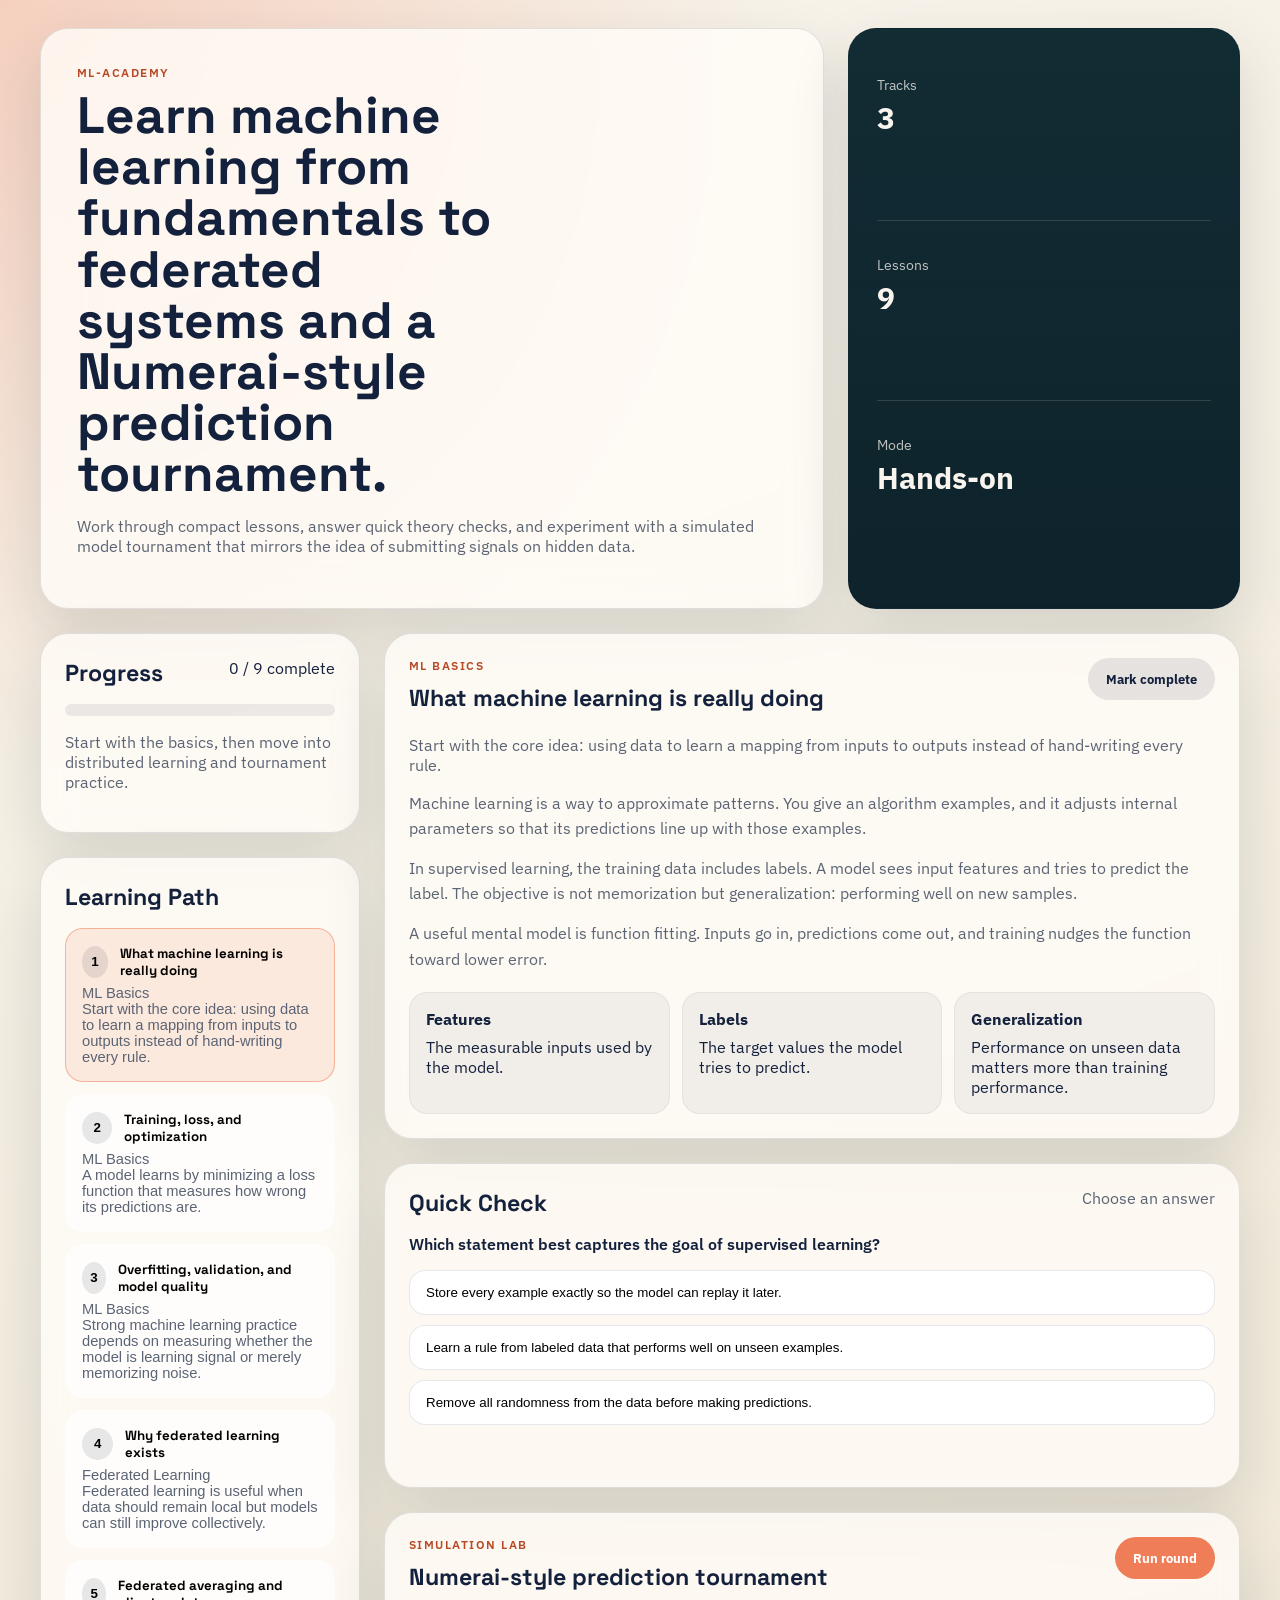
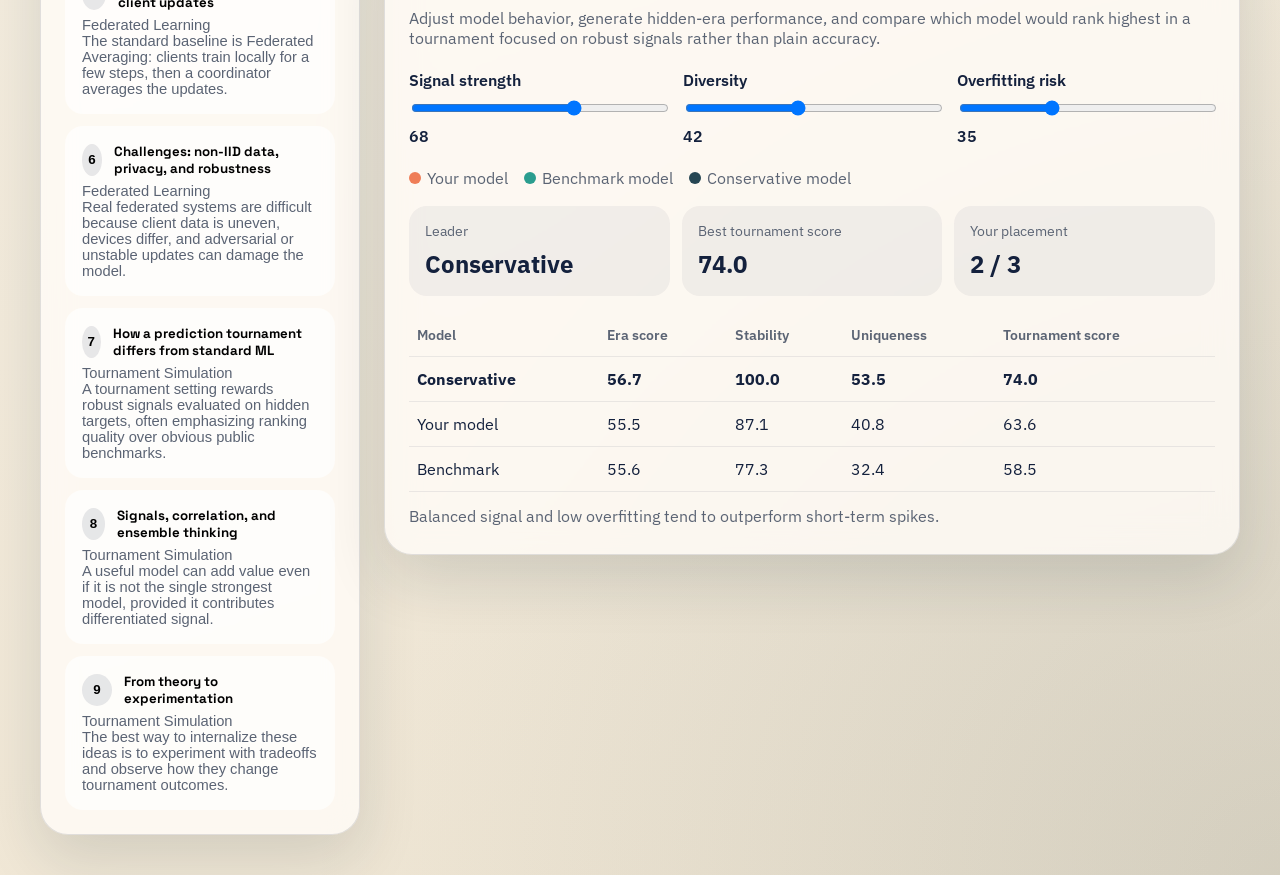
==== index.html @ 99dbf6ac "Initial ml-academy app" ====
<!DOCTYPE html>
<html lang="en">
<head>
  <meta charset="UTF-8">
  <meta name="viewport" content="width=device-width, initial-scale=1.0">
  <title>ml-academy: ML, Federated Learning, and Tournament Simulation</title>
  <link rel="preconnect" href="https://fonts.googleapis.com">
  <link rel="preconnect" href="https://fonts.gstatic.com" crossorigin>
  <link href="https://fonts.googleapis.com/css2?family=Space+Grotesk:wght@400;500;700&family=IBM+Plex+Sans:wght@400;500;600&display=swap" rel="stylesheet">
  <link rel="stylesheet" href="styles.css">
</head>
<body>
  <div class="page-shell">
    <header class="hero">
      <div class="hero-copy">
        <p class="eyebrow">ml-academy</p>
        <h1>Learn machine learning from fundamentals to federated systems and a Numerai-style prediction tournament.</h1>
        <p class="hero-text">
          Work through compact lessons, answer quick theory checks, and experiment with a simulated model tournament that mirrors the idea of submitting signals on hidden data.
        </p>
      </div>
      <div class="hero-card">
        <div class="hero-stat">
          <span class="stat-label">Tracks</span>
          <strong>3</strong>
        </div>
        <div class="hero-stat">
          <span class="stat-label">Lessons</span>
          <strong>9</strong>
        </div>
        <div class="hero-stat">
          <span class="stat-label">Mode</span>
          <strong>Hands-on</strong>
        </div>
      </div>
    </header>

    <main class="content-grid">
      <aside class="sidebar">
        <section class="panel progress-panel">
          <div class="panel-heading">
            <h2>Progress</h2>
            <span id="progressBadge">0 / 9 complete</span>
          </div>
          <div class="progress-bar" aria-hidden="true">
            <div id="progressFill" class="progress-fill"></div>
          </div>
          <p id="progressText" class="muted">Start with the basics, then move into distributed learning and tournament practice.</p>
        </section>

        <section class="panel">
          <div class="panel-heading">
            <h2>Learning Path</h2>
          </div>
          <nav id="moduleNav" class="module-nav" aria-label="Learning modules"></nav>
        </section>
      </aside>

      <section class="main-column">
        <section class="panel lesson-panel">
          <div class="panel-heading">
            <div>
              <p id="lessonTag" class="eyebrow"></p>
              <h2 id="lessonTitle">Loading…</h2>
            </div>
            <button id="markCompleteButton" class="button secondary" type="button">Mark complete</button>
          </div>
          <p id="lessonSummary" class="lesson-summary"></p>
          <div id="lessonContent" class="lesson-content"></div>
          <div id="keyPoints" class="key-points"></div>
        </section>

        <section class="panel quiz-panel">
          <div class="panel-heading">
            <h2>Quick Check</h2>
            <span id="quizStatus" class="muted">Choose an answer</span>
          </div>
          <div id="quizQuestion" class="quiz-question"></div>
          <div id="quizOptions" class="quiz-options"></div>
          <div id="quizFeedback" class="quiz-feedback" aria-live="polite"></div>
        </section>

        <section class="panel simulator-panel">
          <div class="panel-heading">
            <div>
              <p class="eyebrow">Simulation lab</p>
              <h2>Numerai-style prediction tournament</h2>
            </div>
            <button id="runSimulationButton" class="button" type="button">Run round</button>
          </div>
          <p class="lesson-summary">
            Adjust model behavior, generate hidden-era performance, and compare which model would rank highest in a tournament focused on robust signals rather than plain accuracy.
          </p>

          <div class="sim-controls">
            <label>
              Signal strength
              <input id="signalStrength" type="range" min="20" max="95" value="68">
              <span id="signalStrengthValue">68</span>
            </label>
            <label>
              Diversity
              <input id="diversity" type="range" min="5" max="90" value="42">
              <span id="diversityValue">42</span>
            </label>
            <label>
              Overfitting risk
              <input id="overfittingRisk" type="range" min="0" max="100" value="35">
              <span id="overfittingRiskValue">35</span>
            </label>
          </div>

          <div class="sim-legend">
            <div><span class="swatch alpha"></span>Your model</div>
            <div><span class="swatch beta"></span>Benchmark model</div>
            <div><span class="swatch gamma"></span>Conservative model</div>
          </div>

          <div id="simulationMetrics" class="metrics-grid"></div>
          <div id="simulationTable" class="simulation-table"></div>
          <div id="simulationInsight" class="quiz-feedback neutral"></div>
        </section>
      </section>
    </main>
  </div>

  <script src="app.js"></script>
</body>
</html>
---- styles.css ----
:root {
  --bg: #f5efe4;
  --bg-panel: rgba(255, 252, 247, 0.82);
  --bg-strong: #122c34;
  --text: #14213d;
  --muted: #5b6474;
  --line: rgba(20, 33, 61, 0.12);
  --accent: #ef7d57;
  --accent-deep: #b74926;
  --accent-soft: rgba(239, 125, 87, 0.14);
  --success: #1d6f42;
  --warn: #8d5b16;
  --shadow: 0 24px 60px rgba(18, 44, 52, 0.14);
}

* {
  box-sizing: border-box;
}

body {
  margin: 0;
  min-height: 100vh;
  font-family: "IBM Plex Sans", sans-serif;
  color: var(--text);
  background:
    radial-gradient(circle at top left, rgba(239, 125, 87, 0.3), transparent 28%),
    radial-gradient(circle at bottom right, rgba(18, 44, 52, 0.12), transparent 35%),
    linear-gradient(160deg, #f8f4ec 0%, #efe5d2 100%);
}

.page-shell {
  width: min(1200px, calc(100% - 32px));
  margin: 0 auto;
  padding: 28px 0 40px;
}

.hero {
  display: grid;
  grid-template-columns: 2fr 1fr;
  gap: 24px;
  align-items: stretch;
  margin-bottom: 24px;
}

.hero-copy,
.hero-card,
.panel {
  border: 1px solid var(--line);
  background: var(--bg-panel);
  backdrop-filter: blur(16px);
  box-shadow: var(--shadow);
  border-radius: 28px;
}

.hero-copy {
  padding: 36px;
}

.hero-card {
  display: grid;
  grid-template-columns: 1fr;
  gap: 16px;
  padding: 28px;
  background:
    linear-gradient(180deg, rgba(18, 44, 52, 0.96), rgba(14, 34, 42, 0.92)),
    var(--bg-strong);
  color: #f9f4ee;
}

.hero h1,
.panel h2,
.module-button strong {
  font-family: "Space Grotesk", sans-serif;
}

.hero h1 {
  font-size: clamp(2rem, 4vw, 3.7rem);
  line-height: 1;
  margin: 0 0 14px;
  max-width: 14ch;
}

.hero-text,
.lesson-summary,
.lesson-content p,
.quiz-feedback,
.muted {
  color: var(--muted);
}

.eyebrow {
  margin: 0 0 10px;
  text-transform: uppercase;
  letter-spacing: 0.12em;
  font-size: 0.76rem;
  font-weight: 600;
  color: var(--accent-deep);
}

.hero-stat {
  padding: 18px 0;
  border-bottom: 1px solid rgba(249, 244, 238, 0.14);
}

.hero-stat:last-child {
  border-bottom: 0;
}

.stat-label {
  display: block;
  font-size: 0.9rem;
  color: rgba(249, 244, 238, 0.76);
  margin-bottom: 4px;
}

.hero-stat strong {
  font-size: 1.9rem;
}

.content-grid {
  display: grid;
  grid-template-columns: 320px 1fr;
  gap: 24px;
}

.sidebar,
.main-column {
  display: grid;
  gap: 24px;
  align-content: start;
}

.panel {
  padding: 24px;
}

.panel-heading {
  display: flex;
  justify-content: space-between;
  align-items: start;
  gap: 16px;
  margin-bottom: 16px;
}

.panel-heading h2 {
  margin: 0;
  font-size: 1.45rem;
}

.progress-bar {
  height: 12px;
  border-radius: 999px;
  background: rgba(20, 33, 61, 0.08);
  overflow: hidden;
  margin-bottom: 12px;
}

.progress-fill {
  height: 100%;
  width: 0;
  background: linear-gradient(90deg, var(--accent) 0%, #f4b860 100%);
  transition: width 220ms ease;
}

.module-nav {
  display: grid;
  gap: 12px;
}

.module-button {
  width: 100%;
  text-align: left;
  border: 1px solid transparent;
  background: rgba(255, 255, 255, 0.62);
  border-radius: 18px;
  padding: 16px;
  cursor: pointer;
  transition: transform 180ms ease, border-color 180ms ease, background 180ms ease;
}

.module-button:hover,
.module-button:focus-visible {
  transform: translateY(-2px);
  border-color: rgba(239, 125, 87, 0.4);
  outline: none;
}

.module-button.active {
  background: var(--accent-soft);
  border-color: rgba(239, 125, 87, 0.5);
}

.module-button.complete .module-index {
  background: var(--success);
  color: #fff;
}

.module-header {
  display: flex;
  align-items: center;
  gap: 12px;
  margin-bottom: 6px;
}

.module-index {
  width: 32px;
  height: 32px;
  border-radius: 50%;
  display: inline-flex;
  align-items: center;
  justify-content: center;
  background: rgba(20, 33, 61, 0.1);
  font-weight: 700;
}

.module-track,
.module-description {
  display: block;
  color: var(--muted);
  font-size: 0.92rem;
}

.lesson-panel h2 {
  margin-bottom: 6px;
}

.lesson-content {
  display: grid;
  gap: 14px;
  margin-bottom: 20px;
}

.lesson-content p {
  margin: 0;
  line-height: 1.6;
}

.key-points {
  display: grid;
  grid-template-columns: repeat(auto-fit, minmax(190px, 1fr));
  gap: 12px;
}

.key-point {
  padding: 16px;
  border-radius: 18px;
  background: rgba(20, 33, 61, 0.05);
  border: 1px solid rgba(20, 33, 61, 0.06);
}

.key-point strong {
  display: block;
  margin-bottom: 8px;
}

.quiz-question {
  font-weight: 600;
  margin-bottom: 16px;
}

.quiz-options {
  display: grid;
  gap: 10px;
}

.quiz-option {
  border: 1px solid rgba(20, 33, 61, 0.1);
  background: #fff;
  border-radius: 16px;
  padding: 14px 16px;
  text-align: left;
  cursor: pointer;
  transition: border-color 180ms ease, transform 180ms ease, background 180ms ease;
}

.quiz-option:hover,
.quiz-option:focus-visible {
  transform: translateY(-1px);
  border-color: rgba(239, 125, 87, 0.45);
  outline: none;
}

.quiz-option.correct {
  border-color: rgba(29, 111, 66, 0.4);
  background: rgba(29, 111, 66, 0.1);
}

.quiz-option.incorrect {
  border-color: rgba(183, 73, 38, 0.38);
  background: rgba(183, 73, 38, 0.1);
}

.quiz-feedback {
  min-height: 24px;
  margin-top: 14px;
}

.quiz-feedback.correct {
  color: var(--success);
}

.quiz-feedback.incorrect {
  color: var(--accent-deep);
}

.quiz-feedback.neutral {
  color: var(--muted);
}

.button {
  border: 0;
  border-radius: 999px;
  padding: 12px 18px;
  background: var(--accent);
  color: #fff;
  font-weight: 700;
  font-family: "IBM Plex Sans", sans-serif;
  cursor: pointer;
}

.button.secondary {
  background: rgba(20, 33, 61, 0.1);
  color: var(--text);
}

.button:hover,
.button:focus-visible {
  filter: brightness(0.98);
  outline: none;
}

.sim-controls {
  display: grid;
  grid-template-columns: repeat(3, 1fr);
  gap: 16px;
  margin: 22px 0;
}

.sim-controls label {
  display: grid;
  gap: 8px;
  font-weight: 600;
}

.sim-controls input[type="range"] {
  width: 100%;
}

.sim-legend {
  display: flex;
  flex-wrap: wrap;
  gap: 16px;
  color: var(--muted);
  margin-bottom: 18px;
}

.swatch {
  width: 12px;
  height: 12px;
  display: inline-block;
  border-radius: 999px;
  margin-right: 6px;
}

.swatch.alpha { background: #ef7d57; }
.swatch.beta { background: #2a9d8f; }
.swatch.gamma { background: #264653; }

.metrics-grid {
  display: grid;
  grid-template-columns: repeat(3, 1fr);
  gap: 12px;
  margin-bottom: 18px;
}

.metric-card {
  padding: 16px;
  border-radius: 18px;
  background: rgba(20, 33, 61, 0.05);
}

.metric-card span {
  display: block;
  color: var(--muted);
  font-size: 0.88rem;
  margin-bottom: 8px;
}

.metric-card strong {
  font-size: 1.5rem;
}

.simulation-table {
  overflow-x: auto;
}

table {
  width: 100%;
  border-collapse: collapse;
}

th,
td {
  padding: 12px 8px;
  border-bottom: 1px solid rgba(20, 33, 61, 0.08);
  text-align: left;
}

th {
  color: var(--muted);
  font-size: 0.88rem;
  font-weight: 600;
}

tr:first-child td {
  font-weight: 700;
}

@media (max-width: 960px) {
  .hero,
  .content-grid {
    grid-template-columns: 1fr;
  }

  .sim-controls,
  .metrics-grid {
    grid-template-columns: 1fr;
  }
}
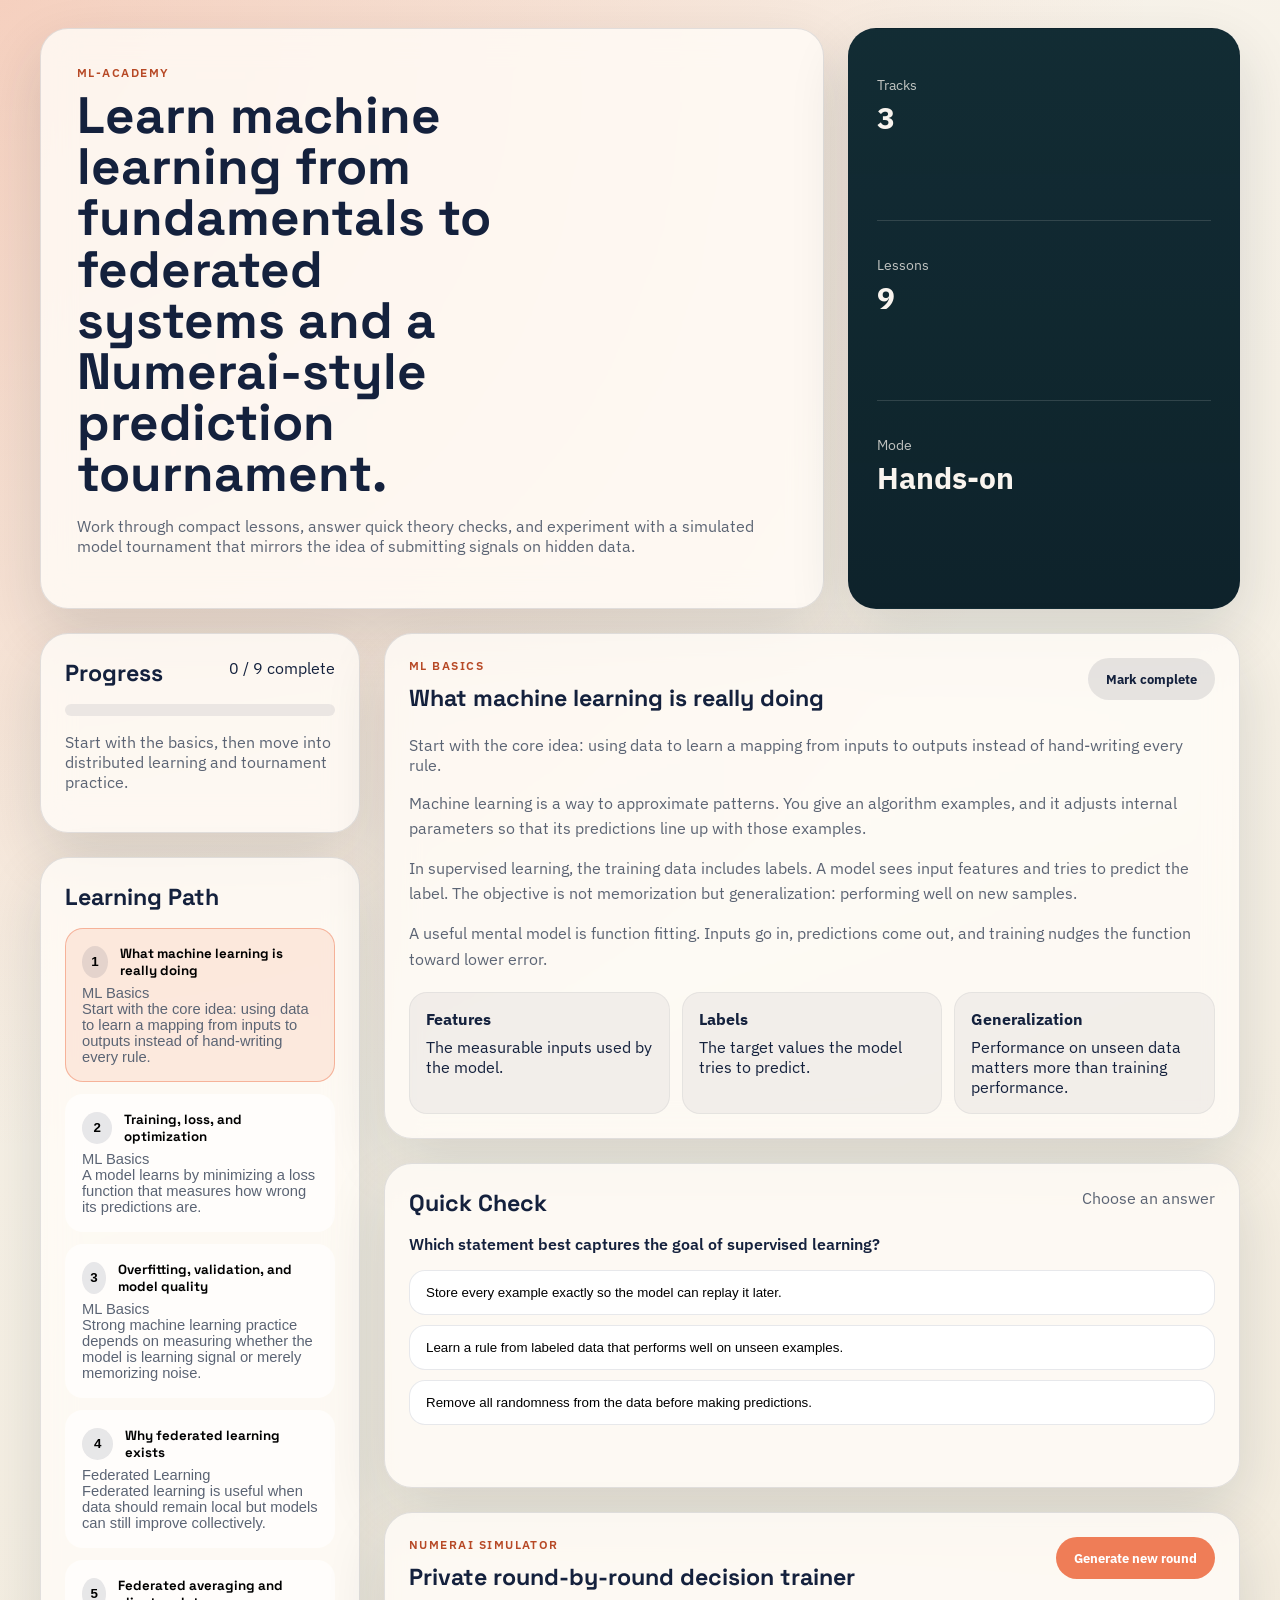
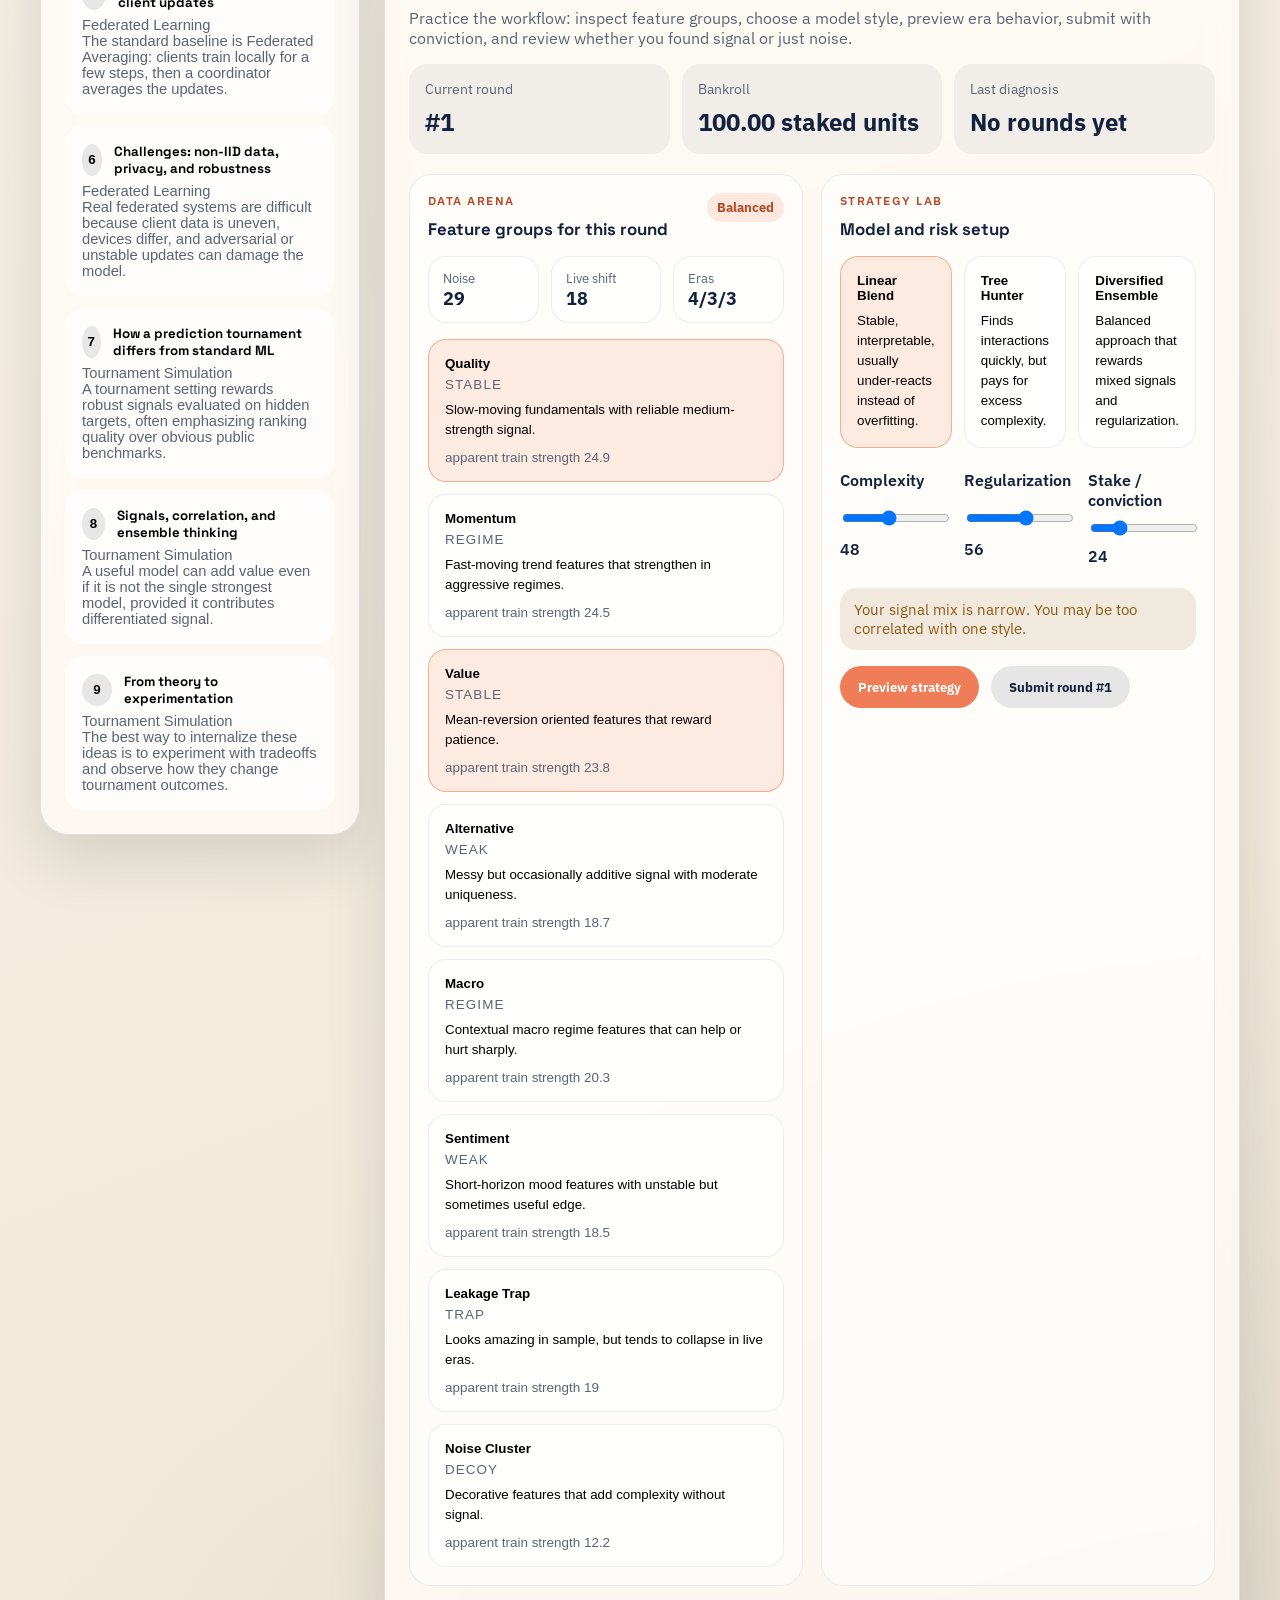
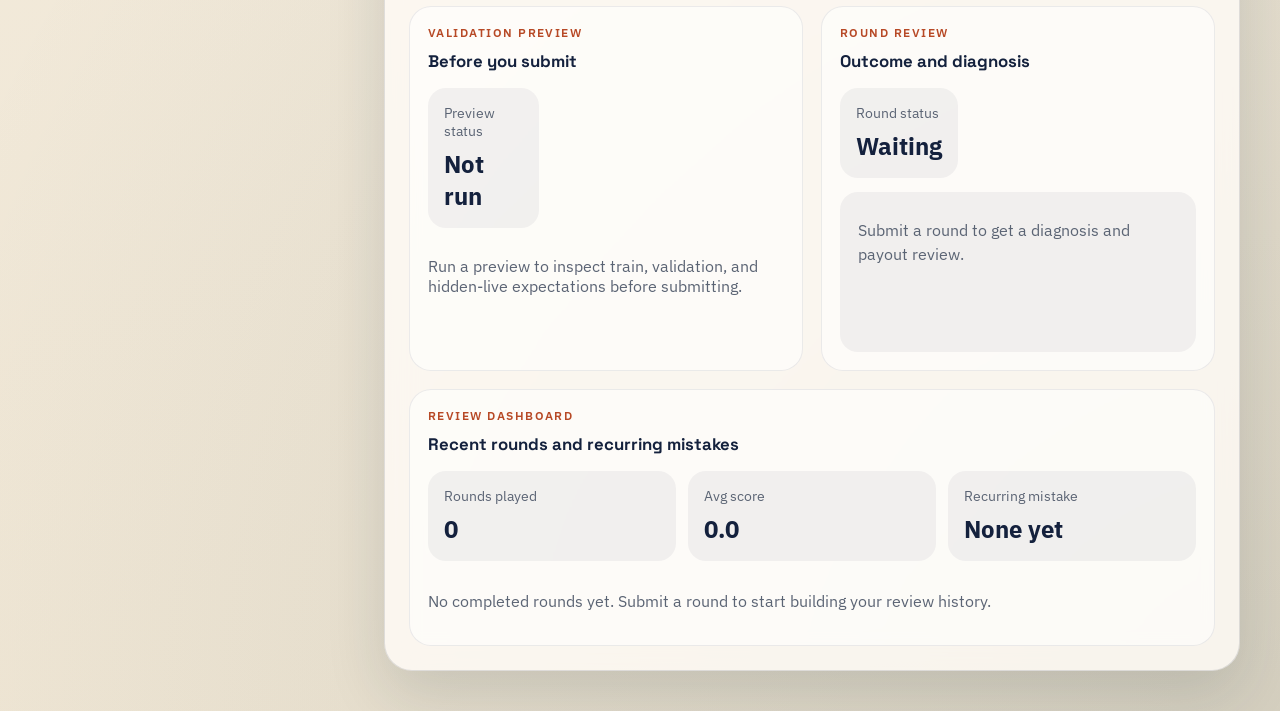
==== commit 58091db2: "feat: numerai simulator v1" ====
--- a/index.html
+++ b/index.html
@@ -83,42 +83,99 @@
         <section class="panel simulator-panel">
           <div class="panel-heading">
             <div>
-              <p class="eyebrow">Simulation lab</p>
-              <h2>Numerai-style prediction tournament</h2>
+              <p class="eyebrow">Numerai Simulator</p>
+              <h2>Private round-by-round decision trainer</h2>
             </div>
-            <button id="runSimulationButton" class="button" type="button">Run round</button>
+            <button id="newRoundButton" class="button" type="button">Generate new round</button>
           </div>
           <p class="lesson-summary">
-            Adjust model behavior, generate hidden-era performance, and compare which model would rank highest in a tournament focused on robust signals rather than plain accuracy.
+            Practice the workflow: inspect feature groups, choose a model style, preview era behavior, submit with conviction, and review whether you found signal or just noise.
           </p>
 
-          <div class="sim-controls">
-            <label>
-              Signal strength
-              <input id="signalStrength" type="range" min="20" max="95" value="68">
-              <span id="signalStrengthValue">68</span>
-            </label>
-            <label>
-              Diversity
-              <input id="diversity" type="range" min="5" max="90" value="42">
-              <span id="diversityValue">42</span>
-            </label>
-            <label>
-              Overfitting risk
-              <input id="overfittingRisk" type="range" min="0" max="100" value="35">
-              <span id="overfittingRiskValue">35</span>
-            </label>
+          <div id="roundHub" class="metrics-grid"></div>
+
+          <div class="sim-workspace">
+            <section class="subpanel">
+              <div class="subpanel-heading">
+                <div>
+                  <p class="eyebrow">Data Arena</p>
+                  <h3>Feature groups for this round</h3>
+                </div>
+                <span id="regimeBadge" class="badge">Loading</span>
+              </div>
+              <div id="roundMeta" class="meta-grid"></div>
+              <div id="featureGroups" class="feature-grid"></div>
+            </section>
+
+            <section class="subpanel">
+              <div class="subpanel-heading">
+                <div>
+                  <p class="eyebrow">Strategy Lab</p>
+                  <h3>Model and risk setup</h3>
+                </div>
+              </div>
+              <div id="modelOptions" class="model-grid"></div>
+              <div class="sim-controls">
+                <label>
+                  Complexity
+                  <input id="complexity" type="range" min="10" max="100" value="48">
+                  <span id="complexityValue">48</span>
+                </label>
+                <label>
+                  Regularization
+                  <input id="regularization" type="range" min="0" max="100" value="56">
+                  <span id="regularizationValue">56</span>
+                </label>
+                <label>
+                  Stake / conviction
+                  <input id="stake" type="range" min="0" max="100" value="24">
+                  <span id="stakeValue">24</span>
+                </label>
+              </div>
+              <div id="strategyWarnings" class="alert-stack"></div>
+              <div class="action-row">
+                <button id="previewButton" class="button" type="button">Preview strategy</button>
+                <button id="submitButton" class="button secondary" type="button">Submit round</button>
+              </div>
+            </section>
           </div>
 
-          <div class="sim-legend">
-            <div><span class="swatch alpha"></span>Your model</div>
-            <div><span class="swatch beta"></span>Benchmark model</div>
-            <div><span class="swatch gamma"></span>Conservative model</div>
+          <div class="sim-workspace">
+            <section class="subpanel">
+              <div class="subpanel-heading">
+                <div>
+                  <p class="eyebrow">Validation Preview</p>
+                  <h3>Before you submit</h3>
+                </div>
+              </div>
+              <div id="previewMetrics" class="metrics-grid compact"></div>
+              <div id="previewTable" class="simulation-table"></div>
+              <div id="previewInsight" class="quiz-feedback neutral"></div>
+            </section>
+
+            <section class="subpanel">
+              <div class="subpanel-heading">
+                <div>
+                  <p class="eyebrow">Round Review</p>
+                  <h3>Outcome and diagnosis</h3>
+                </div>
+              </div>
+              <div id="resultMetrics" class="metrics-grid compact"></div>
+              <div id="resultTable" class="simulation-table"></div>
+              <div id="diagnosisCard" class="diagnosis-card"></div>
+            </section>
           </div>
 
-          <div id="simulationMetrics" class="metrics-grid"></div>
-          <div id="simulationTable" class="simulation-table"></div>
-          <div id="simulationInsight" class="quiz-feedback neutral"></div>
+          <section class="subpanel history-panel">
+            <div class="subpanel-heading">
+              <div>
+                <p class="eyebrow">Review Dashboard</p>
+                <h3>Recent rounds and recurring mistakes</h3>
+              </div>
+            </div>
+            <div id="historySummary" class="metrics-grid compact"></div>
+            <div id="historyList" class="history-list"></div>
+          </section>
         </section>
       </section>
     </main>
--- a/styles.css
+++ b/styles.css
@@ -394,6 +394,206 @@
   overflow-x: auto;
 }
 
+.sim-workspace {
+  display: grid;
+  grid-template-columns: 1fr 1fr;
+  gap: 18px;
+  margin-top: 20px;
+}
+
+.subpanel {
+  padding: 18px;
+  border-radius: 22px;
+  background: rgba(255, 255, 255, 0.55);
+  border: 1px solid rgba(20, 33, 61, 0.08);
+}
+
+.subpanel-heading {
+  display: flex;
+  justify-content: space-between;
+  gap: 12px;
+  margin-bottom: 16px;
+}
+
+.subpanel-heading h3 {
+  margin: 0;
+  font-size: 1.05rem;
+  font-family: "Space Grotesk", sans-serif;
+}
+
+.badge {
+  align-self: start;
+  display: inline-flex;
+  align-items: center;
+  padding: 6px 10px;
+  border-radius: 999px;
+  background: rgba(239, 125, 87, 0.16);
+  color: var(--accent-deep);
+  font-size: 0.82rem;
+  font-weight: 700;
+  text-transform: capitalize;
+}
+
+.meta-grid,
+.feature-grid,
+.model-grid,
+.history-list,
+.alert-stack {
+  display: grid;
+  gap: 12px;
+}
+
+.meta-grid {
+  grid-template-columns: repeat(3, 1fr);
+  margin-bottom: 16px;
+}
+
+.meta-card,
+.feature-card,
+.model-card {
+  border: 1px solid rgba(20, 33, 61, 0.08);
+  border-radius: 18px;
+  background: rgba(255, 255, 255, 0.72);
+}
+
+.meta-card {
+  padding: 12px 14px;
+}
+
+.meta-card span,
+.feature-strength,
+.feature-type {
+  display: block;
+  color: var(--muted);
+  font-size: 0.84rem;
+}
+
+.meta-card strong {
+  font-size: 1.1rem;
+}
+
+.feature-grid {
+  grid-template-columns: repeat(auto-fit, minmax(180px, 1fr));
+}
+
+.feature-card,
+.model-card {
+  padding: 16px;
+  text-align: left;
+  cursor: pointer;
+  transition: transform 180ms ease, border-color 180ms ease, background 180ms ease;
+}
+
+.feature-card:hover,
+.model-card:hover,
+.feature-card:focus-visible,
+.model-card:focus-visible {
+  transform: translateY(-2px);
+  border-color: rgba(239, 125, 87, 0.4);
+  outline: none;
+}
+
+.feature-card.selected,
+.model-card.selected {
+  background: var(--accent-soft);
+  border-color: rgba(239, 125, 87, 0.55);
+}
+
+.feature-card p,
+.model-card p,
+.history-item p,
+.diagnosis-card p {
+  margin: 8px 0 0;
+  line-height: 1.5;
+}
+
+.feature-type {
+  margin-top: 6px;
+  text-transform: uppercase;
+  letter-spacing: 0.08em;
+}
+
+.feature-strength {
+  margin-top: 10px;
+}
+
+.model-grid {
+  grid-template-columns: repeat(3, 1fr);
+  margin-bottom: 18px;
+}
+
+.action-row {
+  display: flex;
+  flex-wrap: wrap;
+  gap: 12px;
+  margin-top: 16px;
+}
+
+.alert {
+  border-radius: 16px;
+  padding: 12px 14px;
+  font-size: 0.94rem;
+}
+
+.alert.good {
+  background: rgba(29, 111, 66, 0.1);
+  color: var(--success);
+}
+
+.alert.warn {
+  background: rgba(141, 91, 22, 0.12);
+  color: var(--warn);
+}
+
+.alert.bad {
+  background: rgba(183, 73, 38, 0.1);
+  color: var(--accent-deep);
+}
+
+.metrics-grid.compact {
+  margin-bottom: 14px;
+}
+
+.diagnosis-card {
+  min-height: 160px;
+  padding: 18px;
+  border-radius: 18px;
+  background: rgba(20, 33, 61, 0.05);
+}
+
+.diagnosis-tag {
+  display: inline-block;
+  margin-bottom: 10px;
+  padding: 6px 10px;
+  border-radius: 999px;
+  background: rgba(38, 70, 83, 0.12);
+  color: #264653;
+  font-size: 0.82rem;
+  font-weight: 700;
+}
+
+.diagnosis-evidence {
+  margin: 12px 0;
+  padding-left: 18px;
+}
+
+.history-panel {
+  margin-top: 18px;
+}
+
+.history-item {
+  padding: 16px;
+  border-radius: 18px;
+  background: rgba(255, 255, 255, 0.72);
+  border: 1px solid rgba(20, 33, 61, 0.08);
+}
+
+.history-header {
+  display: flex;
+  justify-content: space-between;
+  gap: 12px;
+}
+
 table {
   width: 100%;
   border-collapse: collapse;
@@ -422,8 +622,11 @@
     grid-template-columns: 1fr;
   }
 
+  .sim-workspace,
   .sim-controls,
-  .metrics-grid {
+  .metrics-grid,
+  .meta-grid,
+  .model-grid {
     grid-template-columns: 1fr;
   }
 }
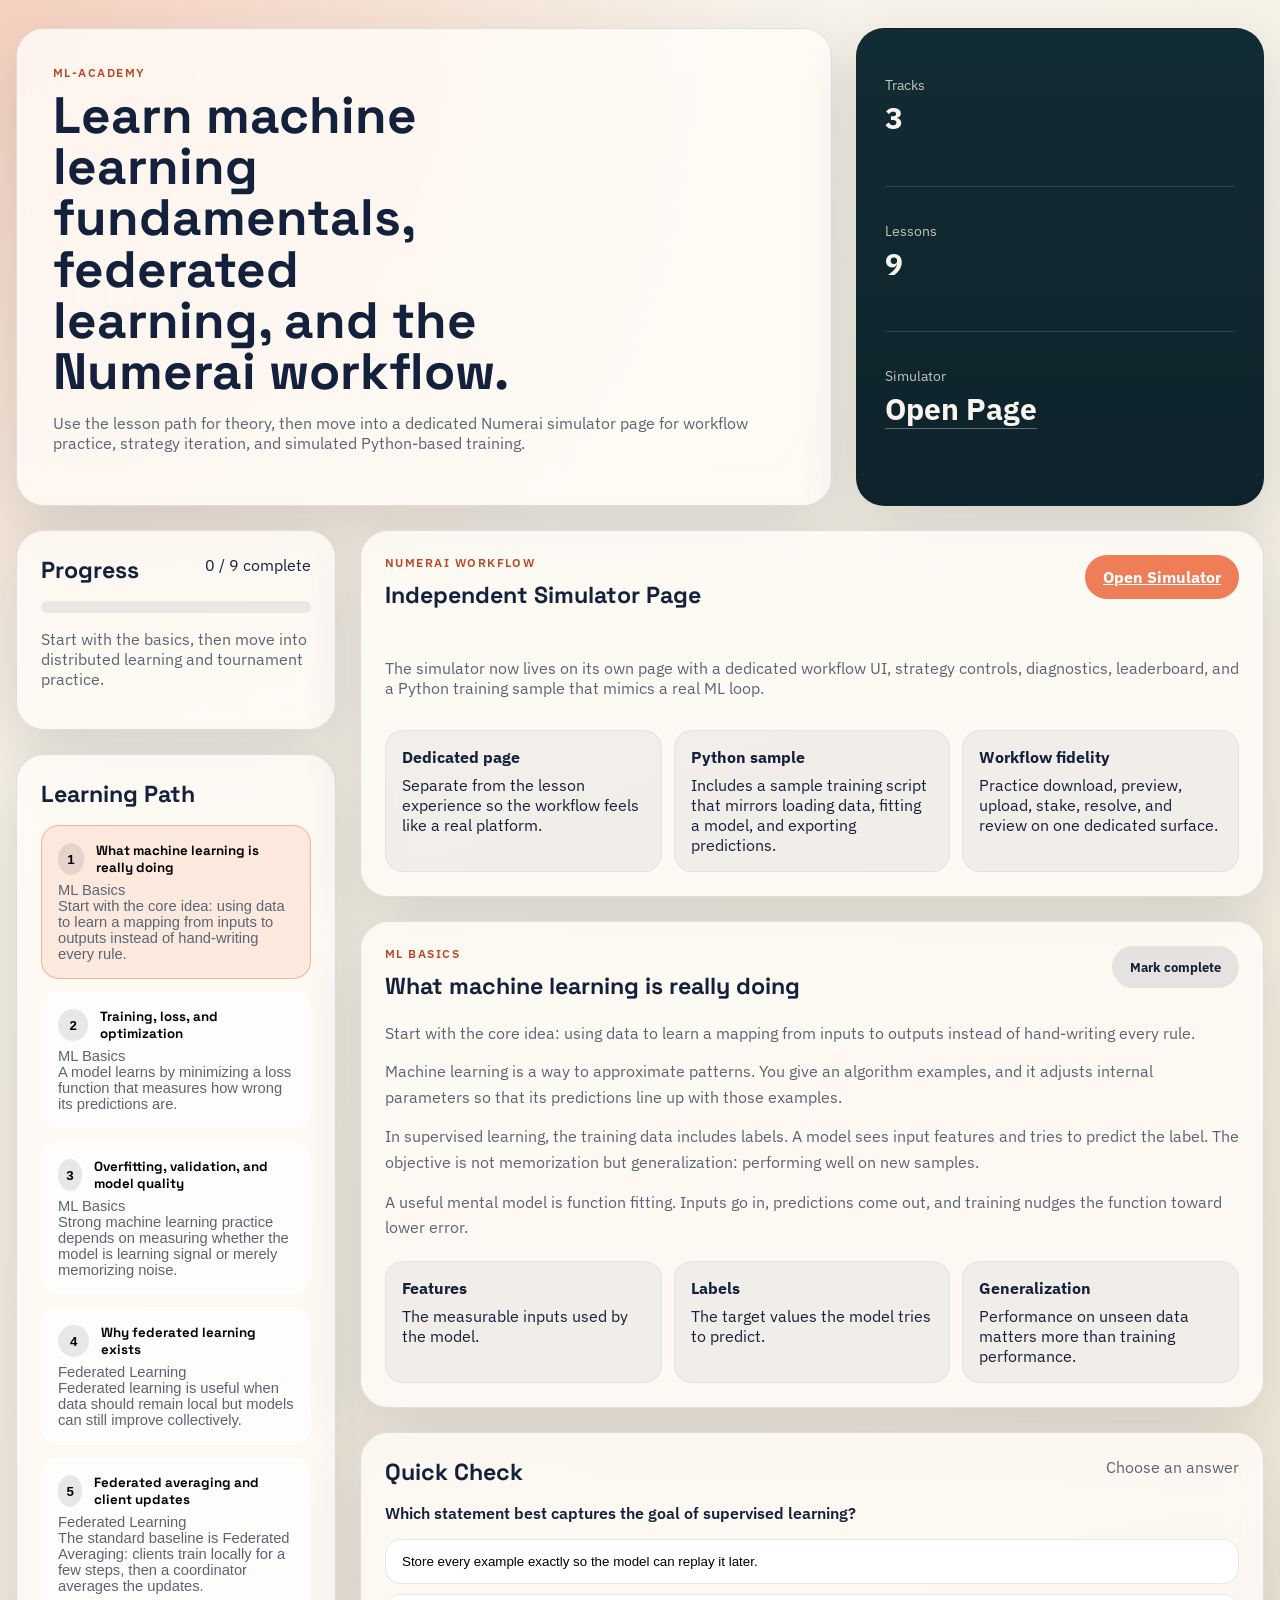
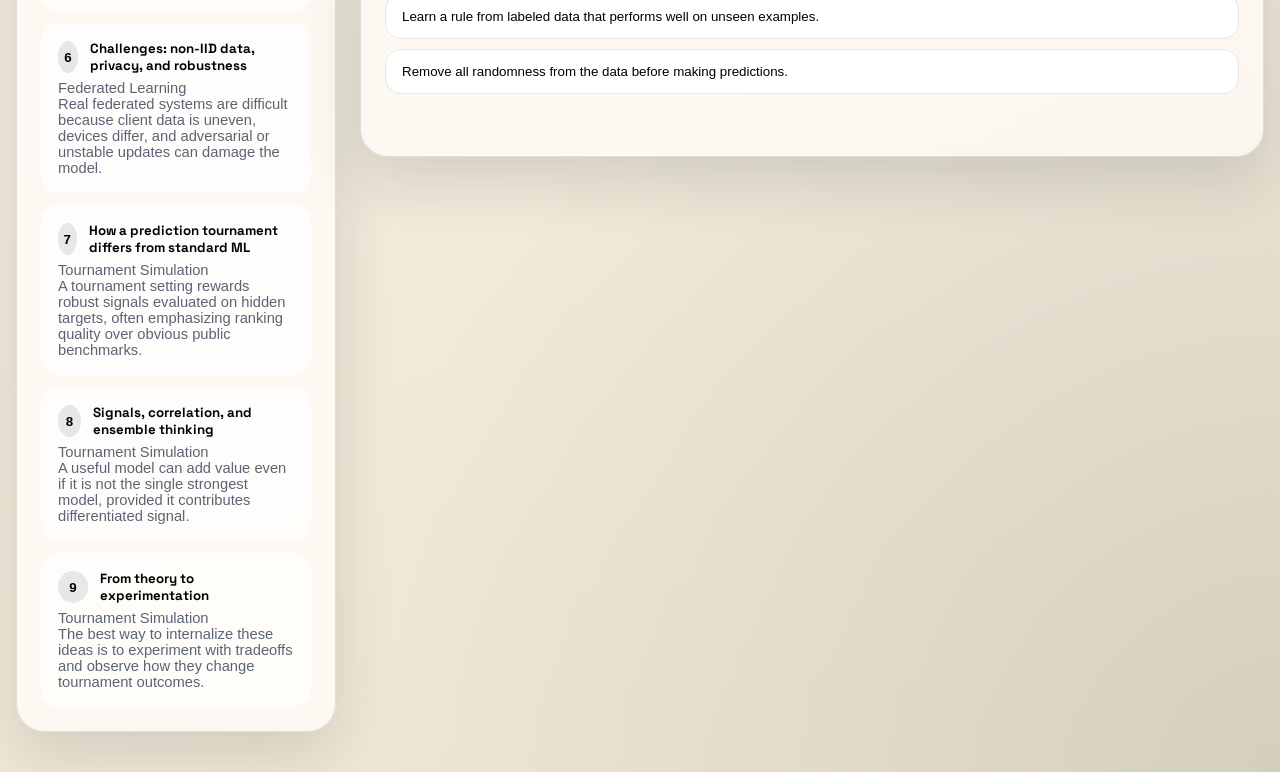
==== commit a3ef19ed: "feat: numerai stimulator v2" ====
--- a/index.html
+++ b/index.html
@@ -3,7 +3,7 @@
 <head>
   <meta charset="UTF-8">
   <meta name="viewport" content="width=device-width, initial-scale=1.0">
-  <title>ml-academy: ML, Federated Learning, and Tournament Simulation</title>
+  <title>ml-academy: Learning Hub</title>
   <link rel="preconnect" href="https://fonts.googleapis.com">
   <link rel="preconnect" href="https://fonts.gstatic.com" crossorigin>
   <link href="https://fonts.googleapis.com/css2?family=Space+Grotesk:wght@400;500;700&family=IBM+Plex+Sans:wght@400;500;600&display=swap" rel="stylesheet">
@@ -14,173 +14,66 @@
     <header class="hero">
       <div class="hero-copy">
         <p class="eyebrow">ml-academy</p>
-        <h1>Learn machine learning from fundamentals to federated systems and a Numerai-style prediction tournament.</h1>
+        <h1>Learn machine learning fundamentals, federated learning, and the Numerai workflow.</h1>
         <p class="hero-text">
-          Work through compact lessons, answer quick theory checks, and experiment with a simulated model tournament that mirrors the idea of submitting signals on hidden data.
+          Use the lesson path for theory, then move into a dedicated Numerai simulator page for workflow practice, strategy iteration, and simulated Python-based training.
         </p>
       </div>
       <div class="hero-card">
-        <div class="hero-stat">
-          <span class="stat-label">Tracks</span>
-          <strong>3</strong>
-        </div>
-        <div class="hero-stat">
-          <span class="stat-label">Lessons</span>
-          <strong>9</strong>
-        </div>
-        <div class="hero-stat">
-          <span class="stat-label">Mode</span>
-          <strong>Hands-on</strong>
-        </div>
+        <div class="hero-stat"><span class="stat-label">Tracks</span><strong>3</strong></div>
+        <div class="hero-stat"><span class="stat-label">Lessons</span><strong>9</strong></div>
+        <div class="hero-stat"><span class="stat-label">Simulator</span><strong><a class="hero-link" href="numerai.html">Open Page</a></strong></div>
       </div>
     </header>
 
-    <main class="content-grid">
+    <main class="content-grid single-main">
       <aside class="sidebar">
         <section class="panel progress-panel">
-          <div class="panel-heading">
-            <h2>Progress</h2>
-            <span id="progressBadge">0 / 9 complete</span>
-          </div>
-          <div class="progress-bar" aria-hidden="true">
-            <div id="progressFill" class="progress-fill"></div>
-          </div>
+          <div class="panel-heading"><h2>Progress</h2><span id="progressBadge">0 / 9 complete</span></div>
+          <div class="progress-bar" aria-hidden="true"><div id="progressFill" class="progress-fill"></div></div>
           <p id="progressText" class="muted">Start with the basics, then move into distributed learning and tournament practice.</p>
         </section>
-
         <section class="panel">
-          <div class="panel-heading">
-            <h2>Learning Path</h2>
-          </div>
+          <div class="panel-heading"><h2>Learning Path</h2></div>
           <nav id="moduleNav" class="module-nav" aria-label="Learning modules"></nav>
         </section>
       </aside>
 
       <section class="main-column">
-        <section class="panel lesson-panel">
+        <section class="panel launch-panel">
           <div class="panel-heading">
             <div>
-              <p id="lessonTag" class="eyebrow"></p>
-              <h2 id="lessonTitle">Loading…</h2>
+              <p class="eyebrow">Numerai Workflow</p>
+              <h2>Independent Simulator Page</h2>
             </div>
-            <button id="markCompleteButton" class="button secondary" type="button">Mark complete</button>
+            <a class="button" href="numerai.html">Open Simulator</a>
           </div>
+          <p class="lesson-summary">
+            The simulator now lives on its own page with a dedicated workflow UI, strategy controls, diagnostics, leaderboard, and a Python training sample that mimics a real ML loop.
+          </p>
+          <div class="key-points">
+            <article class="key-point"><strong>Dedicated page</strong><span>Separate from the lesson experience so the workflow feels like a real platform.</span></article>
+            <article class="key-point"><strong>Python sample</strong><span>Includes a sample training script that mirrors loading data, fitting a model, and exporting predictions.</span></article>
+            <article class="key-point"><strong>Workflow fidelity</strong><span>Practice download, preview, upload, stake, resolve, and review on one dedicated surface.</span></article>
+          </div>
+        </section>
+
+        <section class="panel lesson-panel">
+          <div class="panel-heading"><div><p id="lessonTag" class="eyebrow"></p><h2 id="lessonTitle">Loading…</h2></div><button id="markCompleteButton" class="button secondary" type="button">Mark complete</button></div>
           <p id="lessonSummary" class="lesson-summary"></p>
           <div id="lessonContent" class="lesson-content"></div>
           <div id="keyPoints" class="key-points"></div>
         </section>
 
         <section class="panel quiz-panel">
-          <div class="panel-heading">
-            <h2>Quick Check</h2>
-            <span id="quizStatus" class="muted">Choose an answer</span>
-          </div>
+          <div class="panel-heading"><h2>Quick Check</h2><span id="quizStatus" class="muted">Choose an answer</span></div>
           <div id="quizQuestion" class="quiz-question"></div>
           <div id="quizOptions" class="quiz-options"></div>
           <div id="quizFeedback" class="quiz-feedback" aria-live="polite"></div>
         </section>
-
-        <section class="panel simulator-panel">
-          <div class="panel-heading">
-            <div>
-              <p class="eyebrow">Numerai Simulator</p>
-              <h2>Private round-by-round decision trainer</h2>
-            </div>
-            <button id="newRoundButton" class="button" type="button">Generate new round</button>
-          </div>
-          <p class="lesson-summary">
-            Practice the workflow: inspect feature groups, choose a model style, preview era behavior, submit with conviction, and review whether you found signal or just noise.
-          </p>
-
-          <div id="roundHub" class="metrics-grid"></div>
-
-          <div class="sim-workspace">
-            <section class="subpanel">
-              <div class="subpanel-heading">
-                <div>
-                  <p class="eyebrow">Data Arena</p>
-                  <h3>Feature groups for this round</h3>
-                </div>
-                <span id="regimeBadge" class="badge">Loading</span>
-              </div>
-              <div id="roundMeta" class="meta-grid"></div>
-              <div id="featureGroups" class="feature-grid"></div>
-            </section>
-
-            <section class="subpanel">
-              <div class="subpanel-heading">
-                <div>
-                  <p class="eyebrow">Strategy Lab</p>
-                  <h3>Model and risk setup</h3>
-                </div>
-              </div>
-              <div id="modelOptions" class="model-grid"></div>
-              <div class="sim-controls">
-                <label>
-                  Complexity
-                  <input id="complexity" type="range" min="10" max="100" value="48">
-                  <span id="complexityValue">48</span>
-                </label>
-                <label>
-                  Regularization
-                  <input id="regularization" type="range" min="0" max="100" value="56">
-                  <span id="regularizationValue">56</span>
-                </label>
-                <label>
-                  Stake / conviction
-                  <input id="stake" type="range" min="0" max="100" value="24">
-                  <span id="stakeValue">24</span>
-                </label>
-              </div>
-              <div id="strategyWarnings" class="alert-stack"></div>
-              <div class="action-row">
-                <button id="previewButton" class="button" type="button">Preview strategy</button>
-                <button id="submitButton" class="button secondary" type="button">Submit round</button>
-              </div>
-            </section>
-          </div>
-
-          <div class="sim-workspace">
-            <section class="subpanel">
-              <div class="subpanel-heading">
-                <div>
-                  <p class="eyebrow">Validation Preview</p>
-                  <h3>Before you submit</h3>
-                </div>
-              </div>
-              <div id="previewMetrics" class="metrics-grid compact"></div>
-              <div id="previewTable" class="simulation-table"></div>
-              <div id="previewInsight" class="quiz-feedback neutral"></div>
-            </section>
-
-            <section class="subpanel">
-              <div class="subpanel-heading">
-                <div>
-                  <p class="eyebrow">Round Review</p>
-                  <h3>Outcome and diagnosis</h3>
-                </div>
-              </div>
-              <div id="resultMetrics" class="metrics-grid compact"></div>
-              <div id="resultTable" class="simulation-table"></div>
-              <div id="diagnosisCard" class="diagnosis-card"></div>
-            </section>
-          </div>
-
-          <section class="subpanel history-panel">
-            <div class="subpanel-heading">
-              <div>
-                <p class="eyebrow">Review Dashboard</p>
-                <h3>Recent rounds and recurring mistakes</h3>
-              </div>
-            </div>
-            <div id="historySummary" class="metrics-grid compact"></div>
-            <div id="historyList" class="history-list"></div>
-          </section>
-        </section>
       </section>
     </main>
   </div>
-
   <script src="app.js"></script>
 </body>
 </html>
--- a/styles.css
+++ b/styles.css
@@ -1,3 +1,4 @@
+
 :root {
   --bg: #f5efe4;
   --bg-panel: rgba(255, 252, 247, 0.82);
@@ -10,623 +11,122 @@
   --accent-soft: rgba(239, 125, 87, 0.14);
   --success: #1d6f42;
   --warn: #8d5b16;
+  --danger: #8f2d2d;
+  --info: #264653;
   --shadow: 0 24px 60px rgba(18, 44, 52, 0.14);
 }
+* { box-sizing: border-box; }
+body { margin: 0; min-height: 100vh; font-family: "IBM Plex Sans", sans-serif; color: var(--text); background: radial-gradient(circle at top left, rgba(239, 125, 87, 0.3), transparent 28%), radial-gradient(circle at bottom right, rgba(18, 44, 52, 0.12), transparent 35%), linear-gradient(160deg, #f8f4ec 0%, #efe5d2 100%); }
+.page-shell { width: min(1320px, calc(100% - 32px)); margin: 0 auto; padding: 28px 0 40px; }
+.hero { display: grid; grid-template-columns: 2fr 1fr; gap: 24px; align-items: stretch; margin-bottom: 24px; }
+.hero-copy, .hero-card, .panel { border: 1px solid var(--line); background: var(--bg-panel); backdrop-filter: blur(16px); box-shadow: var(--shadow); border-radius: 28px; }
+.hero-copy { padding: 36px; }
+.hero-card { display: grid; gap: 16px; padding: 28px; background: linear-gradient(180deg, rgba(18, 44, 52, 0.96), rgba(14, 34, 42, 0.92)), var(--bg-strong); color: #f9f4ee; }
+.hero h1, .panel h2, .module-button strong, .subpanel-heading h3, .screen-header h3 { font-family: "Space Grotesk", sans-serif; }
+.hero h1 { font-size: clamp(2rem, 4vw, 3.7rem); line-height: 1; margin: 0 0 14px; max-width: 14ch; }
+.hero-text, .lesson-summary, .lesson-content p, .quiz-feedback, .muted, .feature-type, .meta-card span, .metric-card span, .history-item p, .diagnosis-card p, .notes-input { color: var(--muted); }
+.eyebrow { margin: 0 0 10px; text-transform: uppercase; letter-spacing: 0.12em; font-size: 0.76rem; font-weight: 600; color: var(--accent-deep); }
+.hero-stat { padding: 18px 0; border-bottom: 1px solid rgba(249, 244, 238, 0.14); }
+.hero-stat:last-child { border-bottom: 0; }
+.stat-label { display: block; font-size: 0.9rem; color: rgba(249, 244, 238, 0.76); margin-bottom: 4px; }
+.hero-stat strong { font-size: 1.9rem; }
+.content-grid { display: grid; grid-template-columns: 320px 1fr; gap: 24px; }
+.sidebar, .main-column { display: grid; gap: 24px; align-content: start; }
+.panel { padding: 24px; }
+.panel-heading, .subpanel-heading, .screen-header, .platform-header { display: flex; justify-content: space-between; align-items: start; gap: 16px; }
+.panel-heading { margin-bottom: 16px; }
+.panel-heading h2, .platform-header h2 { margin: 0; font-size: 1.45rem; }
+.progress-bar { height: 12px; border-radius: 999px; background: rgba(20, 33, 61, 0.08); overflow: hidden; margin-bottom: 12px; }
+.progress-fill { height: 100%; width: 0; background: linear-gradient(90deg, var(--accent) 0%, #f4b860 100%); transition: width 220ms ease; }
+.module-nav { display: grid; gap: 12px; }
+.module-button { width: 100%; text-align: left; border: 1px solid transparent; background: rgba(255, 255, 255, 0.62); border-radius: 18px; padding: 16px; cursor: pointer; transition: transform 180ms ease, border-color 180ms ease, background 180ms ease; }
+.module-button:hover, .module-button:focus-visible, .feature-card:hover, .feature-card:focus-visible, .model-card:hover, .model-card:focus-visible, .sim-nav-button:hover, .sim-nav-button:focus-visible { transform: translateY(-2px); border-color: rgba(239, 125, 87, 0.4); outline: none; }
+.module-button.active, .feature-card.selected, .model-card.selected, .sim-nav-button.active { background: var(--accent-soft); border-color: rgba(239, 125, 87, 0.5); }
+.module-button.complete .module-index { background: var(--success); color: #fff; }
+.module-header { display: flex; align-items: center; gap: 12px; margin-bottom: 6px; }
+.module-index { width: 32px; height: 32px; border-radius: 50%; display: inline-flex; align-items: center; justify-content: center; background: rgba(20, 33, 61, 0.1); font-weight: 700; }
+.module-track, .module-description { display: block; color: var(--muted); font-size: 0.92rem; }
+.lesson-panel h2 { margin-bottom: 6px; }
+.lesson-content { display: grid; gap: 14px; margin-bottom: 20px; }
+.lesson-content p { margin: 0; line-height: 1.6; }
+.key-points { display: grid; grid-template-columns: repeat(auto-fit, minmax(190px, 1fr)); gap: 12px; }
+.key-point { padding: 16px; border-radius: 18px; background: rgba(20, 33, 61, 0.05); border: 1px solid rgba(20, 33, 61, 0.06); }
+.key-point strong { display: block; margin-bottom: 8px; }
+.quiz-question { font-weight: 600; margin-bottom: 16px; }
+.quiz-options { display: grid; gap: 10px; }
+.quiz-option { border: 1px solid rgba(20, 33, 61, 0.1); background: #fff; border-radius: 16px; padding: 14px 16px; text-align: left; cursor: pointer; transition: border-color 180ms ease, transform 180ms ease, background 180ms ease; }
+.quiz-option.correct { border-color: rgba(29, 111, 66, 0.4); background: rgba(29, 111, 66, 0.1); }
+.quiz-option.incorrect { border-color: rgba(183, 73, 38, 0.38); background: rgba(183, 73, 38, 0.1); }
+.quiz-feedback { min-height: 24px; margin-top: 14px; }
+.quiz-feedback.correct { color: var(--success); }
+.quiz-feedback.incorrect { color: var(--accent-deep); }
+.quiz-feedback.neutral { color: var(--muted); }
+.button { border: 0; border-radius: 999px; padding: 12px 18px; background: var(--accent); color: #fff; font-weight: 700; font-family: "IBM Plex Sans", sans-serif; cursor: pointer; }
+.button.secondary { background: rgba(20, 33, 61, 0.1); color: var(--text); }
+.button:hover, .button:focus-visible { filter: brightness(0.98); outline: none; }
+.button:disabled { opacity: 0.55; cursor: not-allowed; }
+.platform-shell, .platform-sidebar, .platform-main, .meta-grid, .feature-grid, .model-grid, .history-list, .alert-stack { display: grid; gap: 12px; }
+.platform-actions, .sim-nav { display: flex; flex-wrap: wrap; gap: 12px; }
+.platform-body { display: grid; grid-template-columns: 280px 1fr; gap: 18px; }
+.sim-nav-button { border: 1px solid rgba(20, 33, 61, 0.12); background: rgba(255, 255, 255, 0.64); border-radius: 999px; padding: 10px 14px; font-weight: 600; cursor: pointer; transition: transform 180ms ease, border-color 180ms ease, background 180ms ease; }
+.screen-panel { display: none; gap: 16px; }
+.screen-panel.active { display: grid; }
+.subpanel { padding: 18px; border-radius: 22px; background: rgba(255, 255, 255, 0.55); border: 1px solid rgba(20, 33, 61, 0.08); }
+.subpanel.inset { background: rgba(255, 255, 255, 0.72); }
+.subpanel-heading { margin-bottom: 14px; }
+.subpanel-heading h3, .screen-header h3 { margin: 0; font-size: 1.05rem; }
+.badge { align-self: start; display: inline-flex; align-items: center; padding: 6px 10px; border-radius: 999px; background: rgba(239, 125, 87, 0.16); color: var(--accent-deep); font-size: 0.82rem; font-weight: 700; text-transform: capitalize; }
+.badge.resolved { background: rgba(29, 111, 66, 0.14); color: var(--success); }
+.badge.pending, .badge.submitted { background: rgba(38, 70, 83, 0.12); color: var(--info); }
+.meta-grid { grid-template-columns: repeat(3, 1fr); }
+.meta-grid.stacked { grid-template-columns: 1fr; }
+.meta-card, .feature-card, .model-card, .artifact-card, .status-card, .history-item { border: 1px solid rgba(20, 33, 61, 0.08); border-radius: 18px; background: rgba(255, 255, 255, 0.72); }
+.meta-card, .artifact-card, .status-card, .history-item { padding: 14px 16px; }
+.meta-card strong, .metric-card strong { font-size: 1.1rem; }
+.feature-grid { grid-template-columns: repeat(auto-fit, minmax(180px, 1fr)); }
+.feature-card, .model-card { padding: 16px; text-align: left; cursor: pointer; transition: transform 180ms ease, border-color 180ms ease, background 180ms ease; }
+.feature-card p, .model-card p, .history-item p, .diagnosis-card p, .artifact-card p, .status-card p { margin: 8px 0 0; line-height: 1.5; }
+.feature-type { display: block; margin-top: 6px; text-transform: uppercase; letter-spacing: 0.08em; font-size: 0.82rem; }
+.feature-strength { display: block; margin-top: 10px; font-size: 0.84rem; color: var(--muted); }
+.model-grid { grid-template-columns: repeat(3, 1fr); }
+.sim-controls { display: grid; grid-template-columns: repeat(3, 1fr); gap: 16px; margin: 10px 0 18px; }
+.sim-controls.two-up { grid-template-columns: repeat(2, 1fr); }
+.sim-controls label { display: grid; gap: 8px; font-weight: 600; }
+.sim-controls input[type="range"] { width: 100%; }
+.metrics-grid { display: grid; grid-template-columns: repeat(3, 1fr); gap: 12px; }
+.metrics-grid.compact { grid-template-columns: repeat(4, 1fr); }
+.metric-card { padding: 16px; border-radius: 18px; background: rgba(20, 33, 61, 0.05); }
+.double-grid { display: grid; grid-template-columns: 1fr 1fr; gap: 16px; }
+.simulation-table { overflow-x: auto; }
+table { width: 100%; border-collapse: collapse; }
+th, td { padding: 12px 8px; border-bottom: 1px solid rgba(20, 33, 61, 0.08); text-align: left; vertical-align: top; }
+th { color: var(--muted); font-size: 0.88rem; font-weight: 600; }
+.alert { border-radius: 16px; padding: 12px 14px; font-size: 0.94rem; }
+.alert.good { background: rgba(29, 111, 66, 0.1); color: var(--success); }
+.alert.warn { background: rgba(141, 91, 22, 0.12); color: var(--warn); }
+.alert.bad { background: rgba(183, 73, 38, 0.1); color: var(--accent-deep); }
+.alert.info { background: rgba(38, 70, 83, 0.1); color: var(--info); }
+.diagnosis-card { min-height: 180px; padding: 18px; border-radius: 18px; background: rgba(20, 33, 61, 0.05); }
+.diagnosis-tag { display: inline-block; margin-bottom: 10px; padding: 6px 10px; border-radius: 999px; background: rgba(38, 70, 83, 0.12); color: #264653; font-size: 0.82rem; font-weight: 700; }
+.diagnosis-evidence { margin: 12px 0; padding-left: 18px; }
+.history-header { display: flex; justify-content: space-between; gap: 12px; }
+.notes-input { width: 100%; min-height: 140px; border: 1px solid rgba(20, 33, 61, 0.12); border-radius: 18px; background: rgba(255, 255, 255, 0.72); padding: 14px 16px; font: inherit; resize: vertical; }
+.notes-input:focus { outline: 2px solid rgba(239, 125, 87, 0.25); border-color: rgba(239, 125, 87, 0.45); }
+.status-line { display: flex; justify-content: space-between; gap: 12px; padding: 10px 0; border-bottom: 1px solid rgba(20, 33, 61, 0.08); }
+.status-line:last-child { border-bottom: 0; }
+@media (max-width: 1120px) { .content-grid, .hero, .platform-body, .double-grid { grid-template-columns: 1fr; } .metrics-grid.compact, .metrics-grid, .model-grid, .sim-controls, .sim-controls.two-up, .feature-grid { grid-template-columns: 1fr; } }
+@media (max-width: 720px) { .page-shell { width: min(100%, calc(100% - 20px)); } .panel, .hero-copy, .hero-card { padding: 18px; } }
 
-* {
-  box-sizing: border-box;
-}
 
-body {
-  margin: 0;
-  min-height: 100vh;
-  font-family: "IBM Plex Sans", sans-serif;
-  color: var(--text);
-  background:
-    radial-gradient(circle at top left, rgba(239, 125, 87, 0.3), transparent 28%),
-    radial-gradient(circle at bottom right, rgba(18, 44, 52, 0.12), transparent 35%),
-    linear-gradient(160deg, #f8f4ec 0%, #efe5d2 100%);
-}
-
-.page-shell {
-  width: min(1200px, calc(100% - 32px));
-  margin: 0 auto;
-  padding: 28px 0 40px;
-}
-
-.hero {
-  display: grid;
-  grid-template-columns: 2fr 1fr;
-  gap: 24px;
-  align-items: stretch;
-  margin-bottom: 24px;
-}
-
-.hero-copy,
-.hero-card,
-.panel {
-  border: 1px solid var(--line);
-  background: var(--bg-panel);
-  backdrop-filter: blur(16px);
-  box-shadow: var(--shadow);
-  border-radius: 28px;
-}
-
-.hero-copy {
-  padding: 36px;
-}
-
-.hero-card {
-  display: grid;
-  grid-template-columns: 1fr;
-  gap: 16px;
-  padding: 28px;
-  background:
-    linear-gradient(180deg, rgba(18, 44, 52, 0.96), rgba(14, 34, 42, 0.92)),
-    var(--bg-strong);
-  color: #f9f4ee;
-}
-
-.hero h1,
-.panel h2,
-.module-button strong {
-  font-family: "Space Grotesk", sans-serif;
-}
-
-.hero h1 {
-  font-size: clamp(2rem, 4vw, 3.7rem);
-  line-height: 1;
-  margin: 0 0 14px;
-  max-width: 14ch;
-}
-
-.hero-text,
-.lesson-summary,
-.lesson-content p,
-.quiz-feedback,
-.muted {
-  color: var(--muted);
-}
-
-.eyebrow {
-  margin: 0 0 10px;
-  text-transform: uppercase;
-  letter-spacing: 0.12em;
-  font-size: 0.76rem;
-  font-weight: 600;
-  color: var(--accent-deep);
-}
-
-.hero-stat {
-  padding: 18px 0;
-  border-bottom: 1px solid rgba(249, 244, 238, 0.14);
-}
-
-.hero-stat:last-child {
-  border-bottom: 0;
-}
-
-.stat-label {
-  display: block;
-  font-size: 0.9rem;
-  color: rgba(249, 244, 238, 0.76);
-  margin-bottom: 4px;
-}
-
-.hero-stat strong {
-  font-size: 1.9rem;
-}
-
-.content-grid {
-  display: grid;
-  grid-template-columns: 320px 1fr;
-  gap: 24px;
-}
-
-.sidebar,
-.main-column {
-  display: grid;
-  gap: 24px;
-  align-content: start;
-}
-
-.panel {
-  padding: 24px;
-}
-
-.panel-heading {
-  display: flex;
-  justify-content: space-between;
-  align-items: start;
-  gap: 16px;
-  margin-bottom: 16px;
-}
-
-.panel-heading h2 {
-  margin: 0;
-  font-size: 1.45rem;
-}
-
-.progress-bar {
-  height: 12px;
-  border-radius: 999px;
-  background: rgba(20, 33, 61, 0.08);
-  overflow: hidden;
-  margin-bottom: 12px;
-}
-
-.progress-fill {
-  height: 100%;
-  width: 0;
-  background: linear-gradient(90deg, var(--accent) 0%, #f4b860 100%);
-  transition: width 220ms ease;
-}
-
-.module-nav {
-  display: grid;
-  gap: 12px;
-}
-
-.module-button {
-  width: 100%;
-  text-align: left;
-  border: 1px solid transparent;
-  background: rgba(255, 255, 255, 0.62);
-  border-radius: 18px;
-  padding: 16px;
-  cursor: pointer;
-  transition: transform 180ms ease, border-color 180ms ease, background 180ms ease;
-}
-
-.module-button:hover,
-.module-button:focus-visible {
-  transform: translateY(-2px);
-  border-color: rgba(239, 125, 87, 0.4);
-  outline: none;
-}
-
-.module-button.active {
-  background: var(--accent-soft);
-  border-color: rgba(239, 125, 87, 0.5);
-}
-
-.module-button.complete .module-index {
-  background: var(--success);
-  color: #fff;
-}
-
-.module-header {
-  display: flex;
-  align-items: center;
-  gap: 12px;
-  margin-bottom: 6px;
-}
-
-.module-index {
-  width: 32px;
-  height: 32px;
-  border-radius: 50%;
-  display: inline-flex;
-  align-items: center;
-  justify-content: center;
-  background: rgba(20, 33, 61, 0.1);
-  font-weight: 700;
-}
-
-.module-track,
-.module-description {
-  display: block;
-  color: var(--muted);
-  font-size: 0.92rem;
-}
-
-.lesson-panel h2 {
-  margin-bottom: 6px;
-}
-
-.lesson-content {
-  display: grid;
-  gap: 14px;
-  margin-bottom: 20px;
-}
-
-.lesson-content p {
-  margin: 0;
-  line-height: 1.6;
-}
-
-.key-points {
-  display: grid;
-  grid-template-columns: repeat(auto-fit, minmax(190px, 1fr));
-  gap: 12px;
-}
-
-.key-point {
-  padding: 16px;
-  border-radius: 18px;
-  background: rgba(20, 33, 61, 0.05);
-  border: 1px solid rgba(20, 33, 61, 0.06);
-}
-
-.key-point strong {
-  display: block;
-  margin-bottom: 8px;
-}
-
-.quiz-question {
-  font-weight: 600;
-  margin-bottom: 16px;
-}
-
-.quiz-options {
-  display: grid;
-  gap: 10px;
-}
-
-.quiz-option {
-  border: 1px solid rgba(20, 33, 61, 0.1);
-  background: #fff;
-  border-radius: 16px;
-  padding: 14px 16px;
-  text-align: left;
-  cursor: pointer;
-  transition: border-color 180ms ease, transform 180ms ease, background 180ms ease;
-}
-
-.quiz-option:hover,
-.quiz-option:focus-visible {
-  transform: translateY(-1px);
-  border-color: rgba(239, 125, 87, 0.45);
-  outline: none;
-}
-
-.quiz-option.correct {
-  border-color: rgba(29, 111, 66, 0.4);
-  background: rgba(29, 111, 66, 0.1);
-}
-
-.quiz-option.incorrect {
-  border-color: rgba(183, 73, 38, 0.38);
-  background: rgba(183, 73, 38, 0.1);
-}
-
-.quiz-feedback {
-  min-height: 24px;
-  margin-top: 14px;
-}
-
-.quiz-feedback.correct {
-  color: var(--success);
-}
-
-.quiz-feedback.incorrect {
-  color: var(--accent-deep);
-}
-
-.quiz-feedback.neutral {
-  color: var(--muted);
-}
-
-.button {
-  border: 0;
-  border-radius: 999px;
-  padding: 12px 18px;
-  background: var(--accent);
-  color: #fff;
-  font-weight: 700;
-  font-family: "IBM Plex Sans", sans-serif;
-  cursor: pointer;
-}
-
-.button.secondary {
-  background: rgba(20, 33, 61, 0.1);
-  color: var(--text);
-}
-
-.button:hover,
-.button:focus-visible {
-  filter: brightness(0.98);
-  outline: none;
-}
-
-.sim-controls {
-  display: grid;
-  grid-template-columns: repeat(3, 1fr);
-  gap: 16px;
-  margin: 22px 0;
-}
-
-.sim-controls label {
-  display: grid;
-  gap: 8px;
-  font-weight: 600;
-}
-
-.sim-controls input[type="range"] {
-  width: 100%;
-}
-
-.sim-legend {
-  display: flex;
-  flex-wrap: wrap;
-  gap: 16px;
-  color: var(--muted);
-  margin-bottom: 18px;
-}
-
-.swatch {
-  width: 12px;
-  height: 12px;
-  display: inline-block;
-  border-radius: 999px;
-  margin-right: 6px;
-}
-
-.swatch.alpha { background: #ef7d57; }
-.swatch.beta { background: #2a9d8f; }
-.swatch.gamma { background: #264653; }
-
-.metrics-grid {
-  display: grid;
-  grid-template-columns: repeat(3, 1fr);
-  gap: 12px;
-  margin-bottom: 18px;
-}
-
-.metric-card {
-  padding: 16px;
-  border-radius: 18px;
-  background: rgba(20, 33, 61, 0.05);
-}
-
-.metric-card span {
-  display: block;
-  color: var(--muted);
-  font-size: 0.88rem;
-  margin-bottom: 8px;
-}
-
-.metric-card strong {
-  font-size: 1.5rem;
-}
-
-.simulation-table {
-  overflow-x: auto;
-}
-
-.sim-workspace {
-  display: grid;
-  grid-template-columns: 1fr 1fr;
-  gap: 18px;
-  margin-top: 20px;
-}
-
-.subpanel {
-  padding: 18px;
-  border-radius: 22px;
-  background: rgba(255, 255, 255, 0.55);
-  border: 1px solid rgba(20, 33, 61, 0.08);
-}
-
-.subpanel-heading {
-  display: flex;
-  justify-content: space-between;
-  gap: 12px;
-  margin-bottom: 16px;
-}
-
-.subpanel-heading h3 {
-  margin: 0;
-  font-size: 1.05rem;
-  font-family: "Space Grotesk", sans-serif;
-}
-
-.badge {
-  align-self: start;
-  display: inline-flex;
-  align-items: center;
-  padding: 6px 10px;
-  border-radius: 999px;
-  background: rgba(239, 125, 87, 0.16);
-  color: var(--accent-deep);
-  font-size: 0.82rem;
-  font-weight: 700;
-  text-transform: capitalize;
-}
-
-.meta-grid,
-.feature-grid,
-.model-grid,
-.history-list,
-.alert-stack {
-  display: grid;
-  gap: 12px;
-}
-
-.meta-grid {
-  grid-template-columns: repeat(3, 1fr);
-  margin-bottom: 16px;
-}
-
-.meta-card,
-.feature-card,
-.model-card {
-  border: 1px solid rgba(20, 33, 61, 0.08);
-  border-radius: 18px;
-  background: rgba(255, 255, 255, 0.72);
-}
-
-.meta-card {
-  padding: 12px 14px;
-}
-
-.meta-card span,
-.feature-strength,
-.feature-type {
-  display: block;
-  color: var(--muted);
-  font-size: 0.84rem;
-}
-
-.meta-card strong {
-  font-size: 1.1rem;
-}
-
-.feature-grid {
-  grid-template-columns: repeat(auto-fit, minmax(180px, 1fr));
-}
-
-.feature-card,
-.model-card {
-  padding: 16px;
-  text-align: left;
-  cursor: pointer;
-  transition: transform 180ms ease, border-color 180ms ease, background 180ms ease;
-}
-
-.feature-card:hover,
-.model-card:hover,
-.feature-card:focus-visible,
-.model-card:focus-visible {
-  transform: translateY(-2px);
-  border-color: rgba(239, 125, 87, 0.4);
-  outline: none;
-}
-
-.feature-card.selected,
-.model-card.selected {
-  background: var(--accent-soft);
-  border-color: rgba(239, 125, 87, 0.55);
-}
-
-.feature-card p,
-.model-card p,
-.history-item p,
-.diagnosis-card p {
-  margin: 8px 0 0;
-  line-height: 1.5;
-}
-
-.feature-type {
-  margin-top: 6px;
-  text-transform: uppercase;
-  letter-spacing: 0.08em;
-}
-
-.feature-strength {
-  margin-top: 10px;
-}
-
-.model-grid {
-  grid-template-columns: repeat(3, 1fr);
-  margin-bottom: 18px;
-}
-
-.action-row {
-  display: flex;
-  flex-wrap: wrap;
-  gap: 12px;
-  margin-top: 16px;
-}
-
-.alert {
-  border-radius: 16px;
-  padding: 12px 14px;
-  font-size: 0.94rem;
-}
-
-.alert.good {
-  background: rgba(29, 111, 66, 0.1);
-  color: var(--success);
-}
-
-.alert.warn {
-  background: rgba(141, 91, 22, 0.12);
-  color: var(--warn);
-}
-
-.alert.bad {
-  background: rgba(183, 73, 38, 0.1);
-  color: var(--accent-deep);
-}
-
-.metrics-grid.compact {
-  margin-bottom: 14px;
-}
-
-.diagnosis-card {
-  min-height: 160px;
-  padding: 18px;
-  border-radius: 18px;
-  background: rgba(20, 33, 61, 0.05);
-}
-
-.diagnosis-tag {
-  display: inline-block;
-  margin-bottom: 10px;
-  padding: 6px 10px;
-  border-radius: 999px;
-  background: rgba(38, 70, 83, 0.12);
-  color: #264653;
-  font-size: 0.82rem;
-  font-weight: 700;
-}
-
-.diagnosis-evidence {
-  margin: 12px 0;
-  padding-left: 18px;
-}
-
-.history-panel {
-  margin-top: 18px;
-}
-
-.history-item {
-  padding: 16px;
-  border-radius: 18px;
-  background: rgba(255, 255, 255, 0.72);
-  border: 1px solid rgba(20, 33, 61, 0.08);
-}
-
-.history-header {
-  display: flex;
-  justify-content: space-between;
-  gap: 12px;
-}
-
-table {
-  width: 100%;
-  border-collapse: collapse;
-}
-
-th,
-td {
-  padding: 12px 8px;
-  border-bottom: 1px solid rgba(20, 33, 61, 0.08);
-  text-align: left;
-}
-
-th {
-  color: var(--muted);
-  font-size: 0.88rem;
-  font-weight: 600;
-}
-
-tr:first-child td {
-  font-weight: 700;
-}
-
-@media (max-width: 960px) {
-  .hero,
-  .content-grid {
-    grid-template-columns: 1fr;
-  }
-
-  .sim-workspace,
-  .sim-controls,
-  .metrics-grid,
-  .meta-grid,
-  .model-grid {
-    grid-template-columns: 1fr;
-  }
-}
+.hero-link { color: inherit; text-decoration: none; border-bottom: 1px solid rgba(249, 244, 238, 0.35); }
+.hero-link:hover { border-bottom-color: rgba(249, 244, 238, 0.8); }
+.single-main { grid-template-columns: 320px 1fr; }
+.launch-panel { display: grid; gap: 16px; }
+.numerai-page-shell { width: min(1440px, calc(100% - 32px)); }
+.numerai-hero { margin-bottom: 18px; }
+.standalone-simulator-panel { padding: 24px; }
+.wider-platform-body { grid-template-columns: 300px 1fr; }
+.python-grid { align-items: start; }
+.code-panel { overflow: hidden; }
+.code-block { margin: 0; padding: 18px; overflow-x: auto; border-radius: 18px; background: #10262e; color: #f8f4ec; font-size: 0.88rem; line-height: 1.6; }
+@media (max-width: 1120px) { .single-main { grid-template-columns: 1fr; } .wider-platform-body { grid-template-columns: 1fr; } }
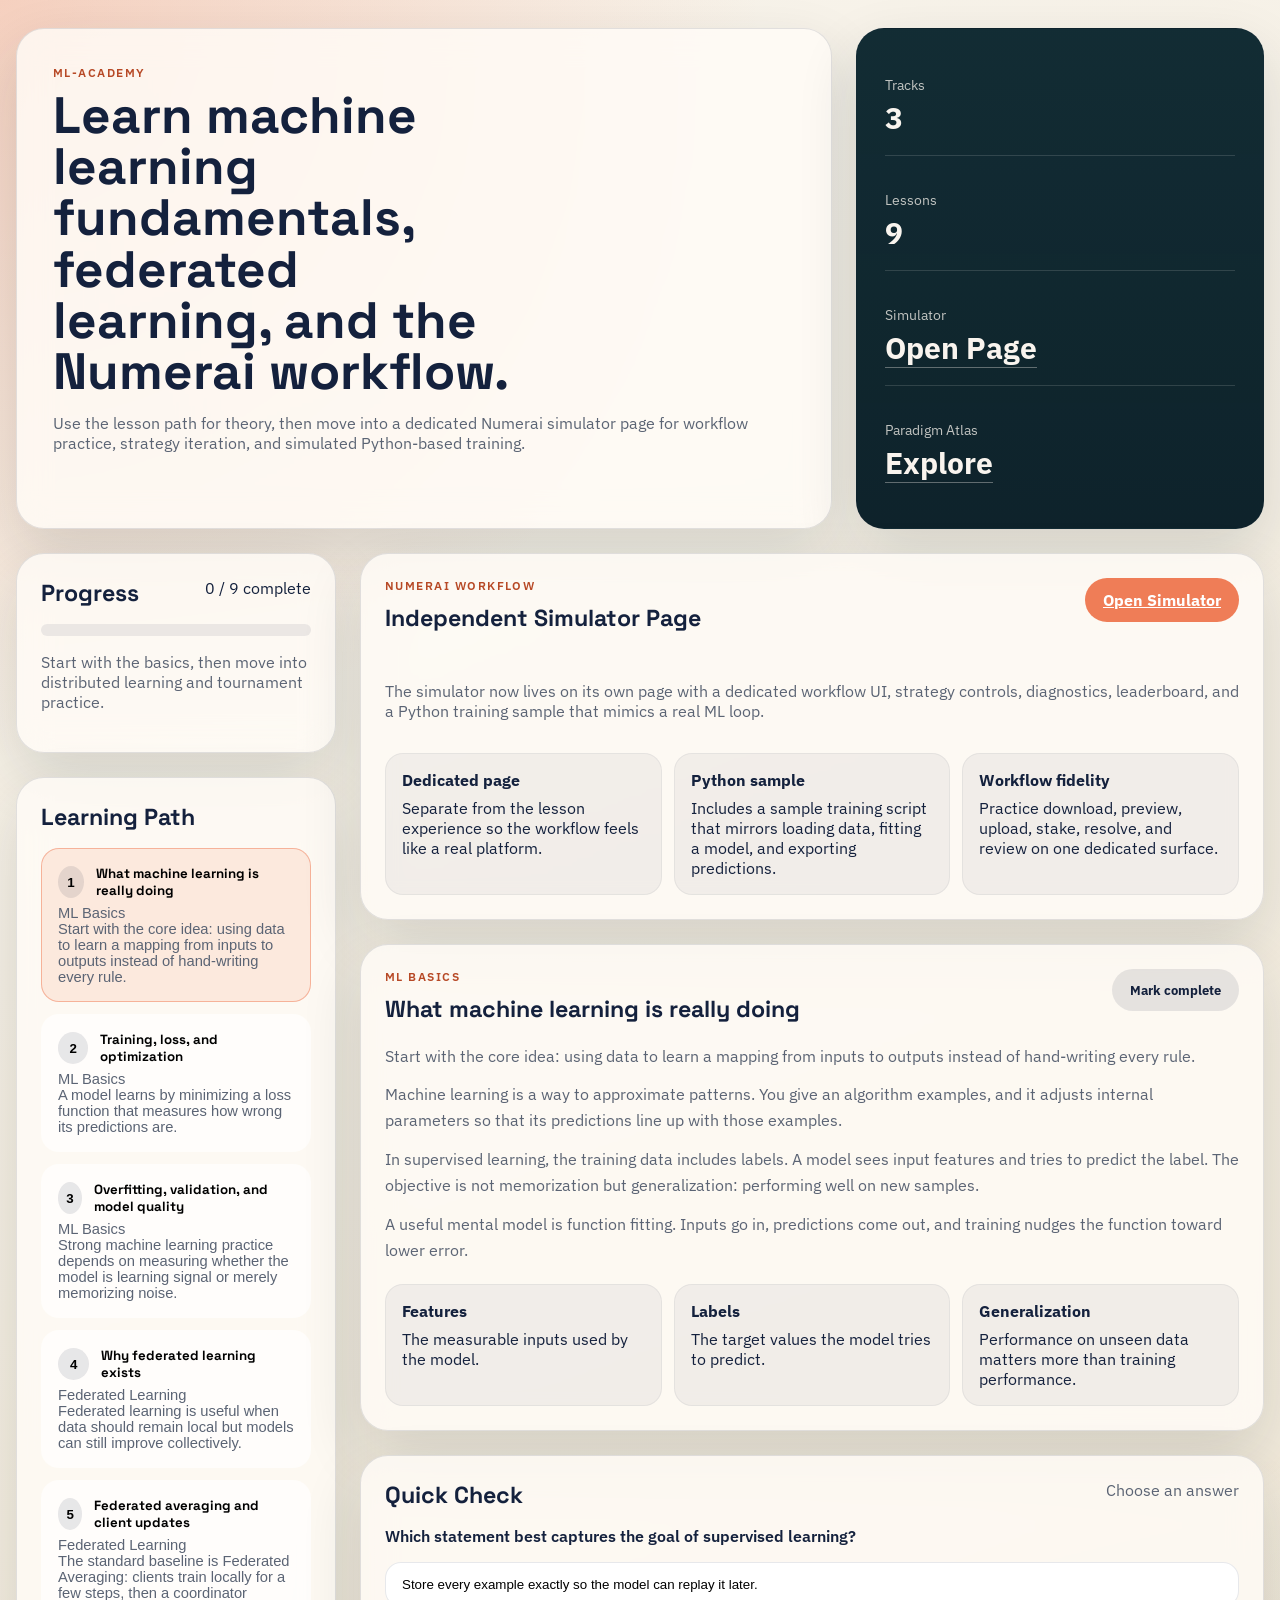
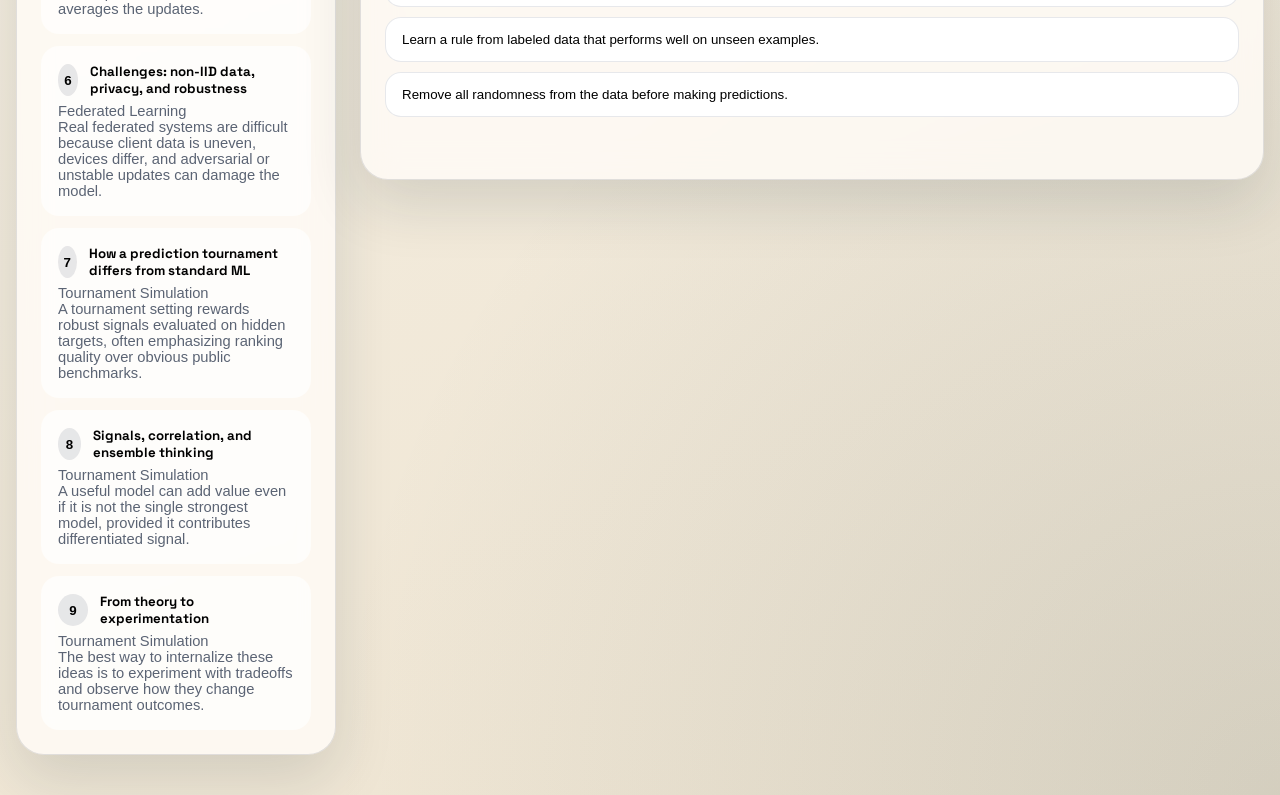
==== commit 1455cbc5: "feat: add Training Paradigm Atlas page Introduces a new standalone page (paradigm.html + paradigm.js" ====
--- a/index.html
+++ b/index.html
@@ -23,6 +23,7 @@
         <div class="hero-stat"><span class="stat-label">Tracks</span><strong>3</strong></div>
         <div class="hero-stat"><span class="stat-label">Lessons</span><strong>9</strong></div>
         <div class="hero-stat"><span class="stat-label">Simulator</span><strong><a class="hero-link" href="numerai.html">Open Page</a></strong></div>
+        <div class="hero-stat"><span class="stat-label">Paradigm Atlas</span><strong><a class="hero-link" href="paradigm.html">Explore</a></strong></div>
       </div>
     </header>
 
--- a/styles.css
+++ b/styles.css
@@ -130,3 +130,161 @@
 .code-panel { overflow: hidden; }
 .code-block { margin: 0; padding: 18px; overflow-x: auto; border-radius: 18px; background: #10262e; color: #f8f4ec; font-size: 0.88rem; line-height: 1.6; }
 @media (max-width: 1120px) { .single-main { grid-template-columns: 1fr; } .wider-platform-body { grid-template-columns: 1fr; } }
+
+.tutorial-panel {
+  position: sticky;
+  top: 18px;
+}
+.tutorial-steps {
+  display: grid;
+  gap: 10px;
+}
+.tutorial-step {
+  padding: 14px;
+  border-radius: 16px;
+  border: 1px solid rgba(20, 33, 61, 0.08);
+  background: rgba(255, 255, 255, 0.72);
+}
+.tutorial-step strong {
+  display: block;
+  margin-bottom: 6px;
+}
+.tutorial-step p {
+  margin: 0;
+  line-height: 1.45;
+  color: var(--muted);
+}
+.tutorial-step.active {
+  background: rgba(239, 125, 87, 0.14);
+  border-color: rgba(239, 125, 87, 0.45);
+}
+.tutorial-step.done {
+  background: rgba(29, 111, 66, 0.1);
+  border-color: rgba(29, 111, 66, 0.25);
+}
+
+/* ── Paradigm Atlas ─────────────────────────────────────────── */
+.paradigm-layout { grid-template-columns: 440px 1fr; }
+@media (max-width: 1120px) { .paradigm-layout { grid-template-columns: 1fr; } }
+
+.para-pipeline-panel { padding: 24px; margin-bottom: 24px; }
+
+/* Progress bar inside pipeline panel */
+.para-progress-bar { height: 4px; border-radius: 999px; background: rgba(20, 33, 61, 0.08); overflow: hidden; }
+.para-progress-fill { height: 100%; width: 0; background: linear-gradient(90deg, var(--accent), #f4b860); transition: width 400ms ease; border-radius: 999px; }
+
+/* SVG pipeline nodes */
+.pnode { cursor: pointer; }
+.pnode rect { transition: fill 0.18s, stroke 0.18s, filter 0.18s; }
+.pnode:hover rect { filter: brightness(1.06); }
+.c-purple rect { fill: rgba(127, 119, 221, 0.12); stroke: rgba(127, 119, 221, 0.55); }
+.c-indigo rect { fill: rgba(83,  74,  183, 0.11); stroke: rgba(83,  74,  183, 0.5);  }
+.c-teal   rect { fill: rgba(29,  158, 117, 0.11); stroke: rgba(29,  158, 117, 0.5);  }
+.c-amber  rect { fill: rgba(186, 117, 23,  0.11); stroke: rgba(186, 117, 23,  0.5);  }
+.pnode-active.c-purple rect { fill: rgba(127, 119, 221, 0.26); stroke: rgba(127, 119, 221, 0.85); filter: drop-shadow(0 0 6px rgba(127,119,221,0.35)); }
+.pnode-active.c-indigo rect { fill: rgba(83,  74,  183, 0.24); stroke: rgba(83,  74,  183, 0.8);  filter: drop-shadow(0 0 6px rgba(83,74,183,0.3)); }
+.pnode-active.c-teal   rect { fill: rgba(29,  158, 117, 0.24); stroke: rgba(29,  158, 117, 0.8);  filter: drop-shadow(0 0 6px rgba(29,158,117,0.3)); }
+.pnode-active.c-amber  rect { fill: rgba(186, 117, 23,  0.24); stroke: rgba(186, 117, 23,  0.8);  filter: drop-shadow(0 0 6px rgba(186,117,23,0.3)); }
+.pth   { font-family: "Space Grotesk", sans-serif; font-size: 13px; font-weight: 600; fill: var(--text); }
+.ptsen { font-size: 9.5px; fill: var(--muted); }
+.pts   { font-size: 10px;  fill: var(--muted); }
+.parr  { stroke: var(--muted); stroke-width: 1; opacity: 0.55; }
+
+/* Search */
+.para-search-wrap { position: relative; margin-bottom: 12px; }
+.para-search-icon { position: absolute; left: 10px; top: 50%; transform: translateY(-50%); width: 14px; height: 14px; color: var(--muted); pointer-events: none; }
+.para-search { width: 100%; padding: 9px 12px 9px 32px; border: 1px solid var(--line); border-radius: 999px; background: rgba(255,255,255,0.72); font: inherit; font-size: 0.88rem; color: var(--text); outline: none; transition: border-color 0.15s, box-shadow 0.15s; }
+.para-search::placeholder { color: var(--muted); }
+.para-search:focus { border-color: rgba(239,125,87,0.45); box-shadow: 0 0 0 3px rgba(239,125,87,0.1); }
+
+/* Accordion */
+.para-sec { border: 1px solid var(--line); border-radius: 18px; margin-bottom: 8px; overflow: hidden; }
+.para-sech { display: flex; align-items: center; gap: 8px; padding: 11px 14px; cursor: pointer; background: rgba(255,255,255,0.55); user-select: none; transition: background 0.15s; }
+.para-sech:hover { background: rgba(255,255,255,0.82); }
+.para-dot { width: 10px; height: 10px; border-radius: 3px; flex-shrink: 0; }
+.para-dot-sm { width: 9px; height: 9px; border-radius: 2px; display: inline-block; flex-shrink: 0; }
+.para-name { font-size: 12.5px; font-weight: 600; color: var(--text); font-family: "Space Grotesk", sans-serif; }
+.para-count { font-size: 11px; color: var(--muted); margin-left: auto; margin-right: 4px; }
+.para-chv { width: 11px; height: 11px; flex-shrink: 0; transition: transform 0.2s; color: var(--muted); }
+.para-sech.open .para-chv { transform: rotate(90deg); }
+
+/* Smooth accordion — grid-template-rows trick */
+.para-secb { display: grid; grid-template-rows: 0fr; transition: grid-template-rows 0.28s ease; border-top: 0 solid var(--line); }
+.para-secb.open { grid-template-rows: 1fr; border-top-width: 1px; }
+.para-secb > .para-grid { overflow: hidden; padding: 0; transition: padding 0.28s ease; }
+.para-secb.open > .para-grid { padding: 9px; }
+
+/* Paradigm cards */
+.para-grid { display: grid; grid-template-columns: repeat(auto-fill, minmax(185px, 1fr)); gap: 7px; background: rgba(255,255,255,0.72); }
+.para-card { background: rgba(255,255,255,0.82); border-radius: 14px; border: 1px solid var(--line); padding: 10px 12px; cursor: pointer; transition: border-color 0.15s, transform 0.15s, background 0.15s, box-shadow 0.15s; }
+.para-card:hover { border-color: rgba(239,125,87,0.42); transform: translateY(-2px); box-shadow: 0 6px 18px rgba(18,44,52,0.08); }
+.para-card.selected { border-color: rgba(239,125,87,0.65); background: var(--accent-soft); box-shadow: 0 0 0 3px rgba(239,125,87,0.12); }
+.para-card-top { display: flex; justify-content: space-between; align-items: flex-start; margin-bottom: 1px; }
+.para-cn { font-size: 12px; font-weight: 600; color: var(--text); margin: 0; font-family: "Space Grotesk", sans-serif; }
+.para-en { font-size: 10px; color: var(--muted); margin: 0 0 7px; font-family: monospace; }
+.para-reps { display: flex; flex-wrap: wrap; gap: 3px; }
+.para-rep { font-size: 10px; padding: 2px 7px; border-radius: 999px; background: rgba(20,33,61,0.05); border: 1px solid var(--line); color: var(--muted); white-space: nowrap; }
+.para-viewed-dot { font-size: 10px; color: var(--success); opacity: 0; transition: opacity 0.3s; flex-shrink: 0; line-height: 1; }
+.para-viewed-dot.visible { opacity: 1; }
+
+/* Detail panel */
+.para-detail-panel { position: sticky; top: 18px; min-height: 280px; }
+.para-detail-content { transition: none; }
+
+@keyframes paraEnter {
+  from { opacity: 0; transform: translateY(8px); }
+  to   { opacity: 1; transform: translateY(0); }
+}
+@keyframes paraExit {
+  from { opacity: 1; transform: translateY(0); }
+  to   { opacity: 0; transform: translateY(-6px); }
+}
+.para-detail-enter { animation: paraEnter 0.22s ease forwards; }
+.para-detail-exit  { animation: paraExit  0.1s ease forwards; pointer-events: none; }
+
+/* Detail content structure */
+.para-detail-top { display: flex; justify-content: space-between; align-items: flex-start; gap: 12px; margin-bottom: 8px; }
+.para-detail-breadcrumb { display: flex; align-items: center; gap: 6px; font-size: 0.8rem; color: var(--muted); }
+.para-breadcrumb-sep { opacity: 0.45; }
+.para-detail-title { margin: 0 0 3px; font-family: "Space Grotesk", sans-serif; font-size: 1.45rem; line-height: 1.15; }
+.para-detail-subtitle { margin: 0 0 16px; font-size: 0.82rem; color: var(--muted); font-family: monospace; }
+.para-detail-desc { margin: 0 0 16px; line-height: 1.7; }
+.para-reviewed-badge { flex-shrink: 0; display: inline-flex; align-items: center; padding: 4px 10px; border-radius: 999px; background: rgba(29,111,66,0.12); color: var(--success); font-size: 0.78rem; font-weight: 700; white-space: nowrap; }
+
+/* Best-for / trade-off highlights */
+.para-highlights { display: grid; grid-template-columns: 1fr 1fr; gap: 10px; margin-bottom: 16px; }
+@media (max-width: 720px) { .para-highlights { grid-template-columns: 1fr; } }
+.para-highlight { padding: 12px 14px; border-radius: 14px; display: flex; flex-direction: column; gap: 5px; }
+.para-highlight-good { background: rgba(29,111,66,0.08); border: 1px solid rgba(29,111,66,0.18); }
+.para-highlight-warn { background: rgba(141,91,22,0.08); border: 1px solid rgba(141,91,22,0.18); }
+.para-highlight-label { font-size: 0.74rem; font-weight: 700; text-transform: uppercase; letter-spacing: 0.09em; }
+.para-highlight-good .para-highlight-label { color: var(--success); }
+.para-highlight-warn .para-highlight-label { color: var(--warn); }
+.para-highlight-body { font-size: 0.88rem; line-height: 1.55; color: var(--text); }
+
+/* Collapsible Chinese original */
+.para-chinese-details { margin-bottom: 16px; border: 1px solid var(--line); border-radius: 12px; overflow: hidden; }
+.para-chinese-details summary { padding: 9px 14px; cursor: pointer; font-size: 0.82rem; font-weight: 600; color: var(--muted); user-select: none; list-style: none; }
+.para-chinese-details summary::-webkit-details-marker { display: none; }
+.para-chinese-details[open] summary { border-bottom: 1px solid var(--line); }
+.para-chinese-details p { margin: 0; padding: 10px 14px; font-size: 0.9rem; color: var(--muted); line-height: 1.65; }
+
+/* Rep tags row */
+.para-detail-models { margin-bottom: 20px; }
+.para-detail-reps { display: flex; flex-wrap: wrap; gap: 7px; }
+.para-rep-tag { display: inline-flex; align-items: center; padding: 5px 12px; border-radius: 999px; background: rgba(20,33,61,0.06); border: 1px solid var(--line); color: var(--text); font-size: 0.86rem; white-space: nowrap; transition: border-color 0.12s, background 0.12s; }
+.para-rep-tag:hover { border-color: rgba(239,125,87,0.4); background: var(--accent-soft); }
+
+/* Prev / Next navigation */
+.para-detail-nav { display: flex; align-items: center; justify-content: space-between; gap: 12px; padding-top: 16px; border-top: 1px solid var(--line); }
+.para-nav-btn { border: 1px solid var(--line); border-radius: 999px; padding: 8px 16px; background: rgba(255,255,255,0.72); color: var(--text); font: 600 0.86rem "IBM Plex Sans", sans-serif; cursor: pointer; transition: border-color 0.15s, transform 0.12s, background 0.15s; }
+.para-nav-btn:hover:not(:disabled) { border-color: rgba(239,125,87,0.45); transform: translateY(-1px); background: rgba(255,255,255,0.92); }
+.para-nav-btn:disabled { opacity: 0.35; cursor: not-allowed; }
+.para-nav-pos { font-size: 0.82rem; color: var(--muted); }
+
+/* Empty state suggestion grid */
+.para-empty-suggestions { margin-top: 6px; }
+.para-suggestion-grid { display: grid; grid-template-columns: 1fr 1fr; gap: 8px; }
+@media (max-width: 720px) { .para-suggestion-grid { grid-template-columns: 1fr; } }
+.para-suggestion { display: flex; align-items: flex-start; gap: 10px; text-align: left; border: 1px solid var(--line); border-radius: 14px; padding: 12px 14px; background: rgba(255,255,255,0.62); cursor: pointer; transition: border-color 0.15s, transform 0.12s, background 0.15s; font: 0.86rem "IBM Plex Sans", sans-serif; color: var(--text); line-height: 1.45; }
+.para-suggestion:hover { border-color: rgba(239,125,87,0.42); transform: translateY(-1px); background: rgba(255,255,255,0.88); }
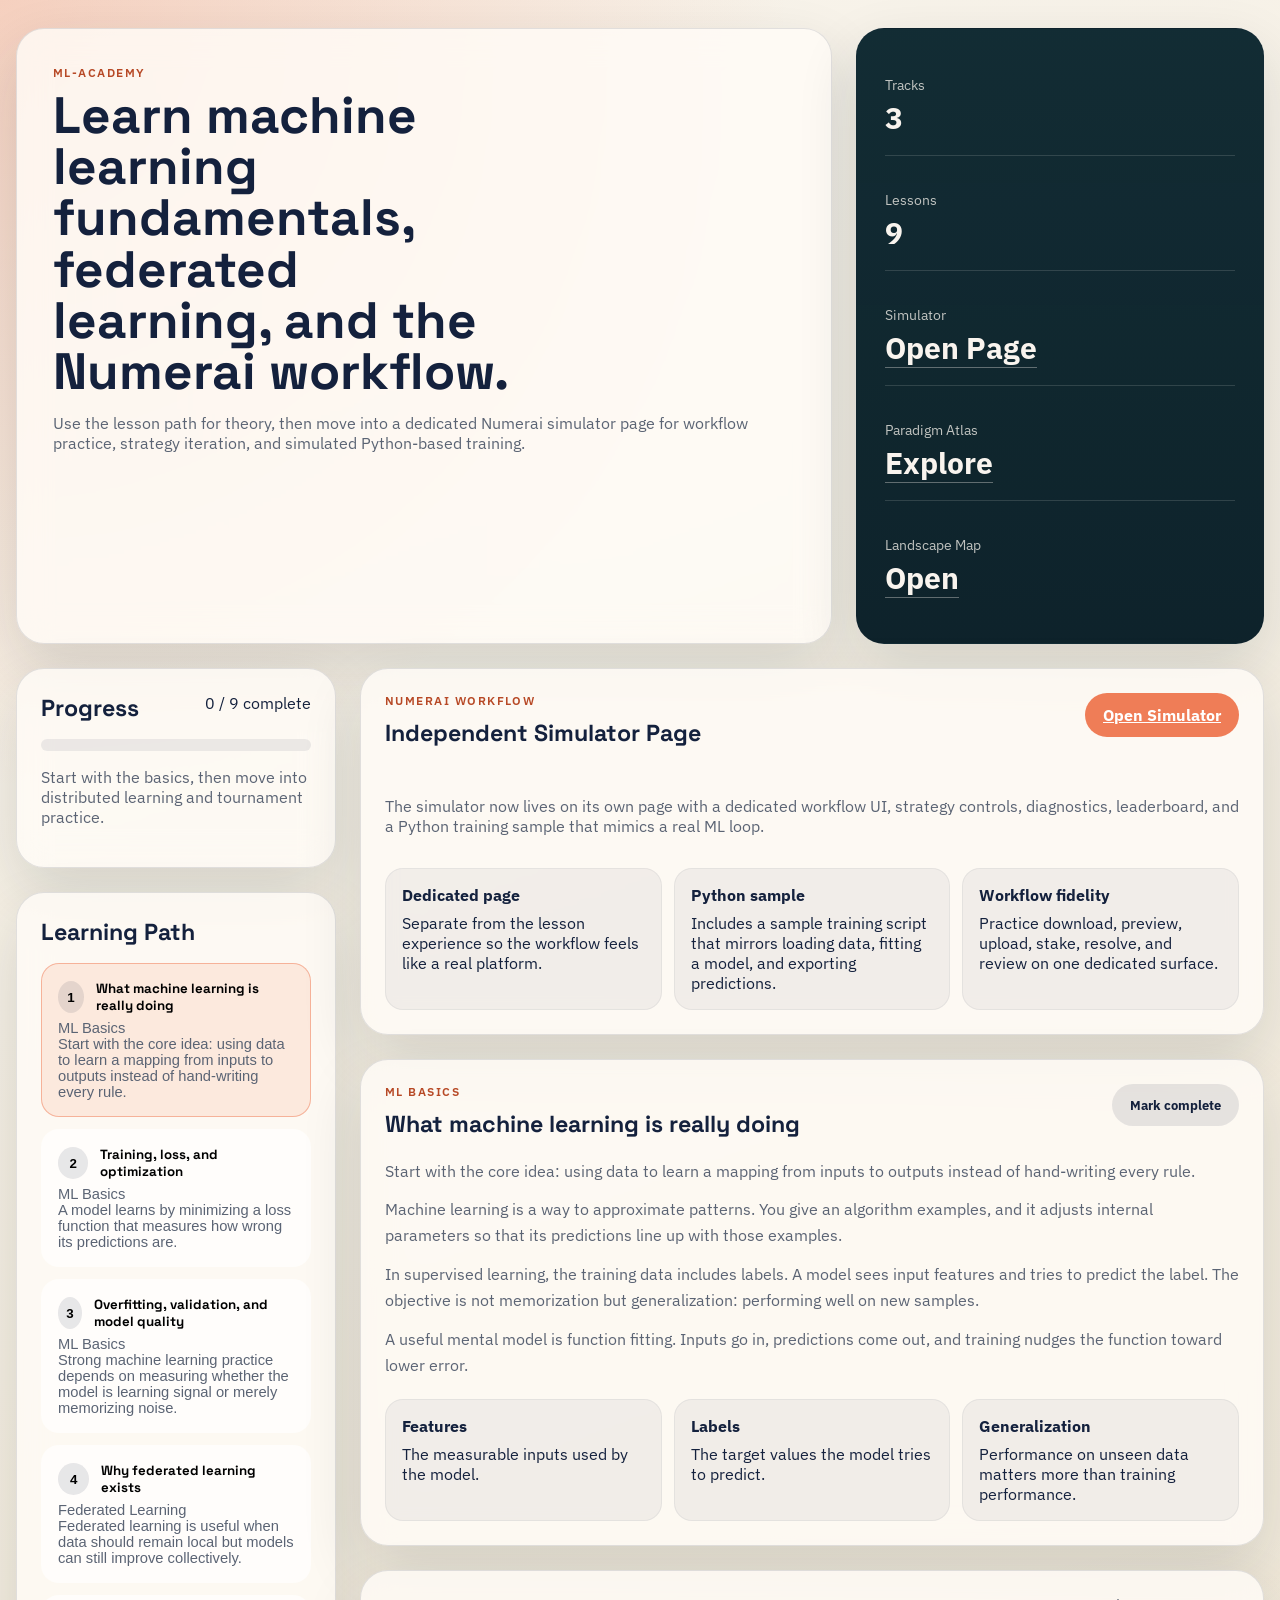
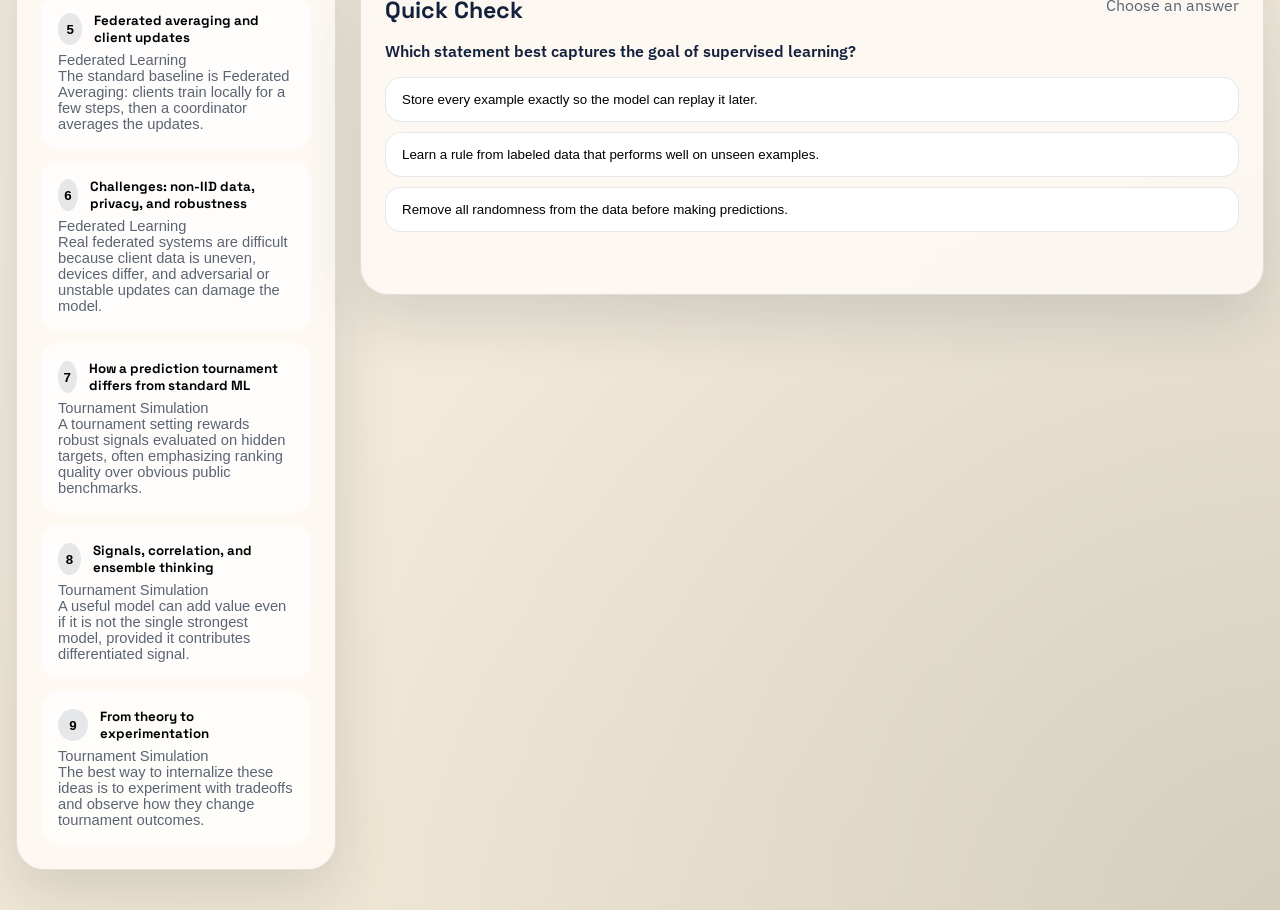
==== commit 9e94ae4f: "feat: add interactive AI Paradigm Landscape Map New standalone page (map.html + map.js) visualizing " ====
--- a/index.html
+++ b/index.html
@@ -24,6 +24,7 @@
         <div class="hero-stat"><span class="stat-label">Lessons</span><strong>9</strong></div>
         <div class="hero-stat"><span class="stat-label">Simulator</span><strong><a class="hero-link" href="numerai.html">Open Page</a></strong></div>
         <div class="hero-stat"><span class="stat-label">Paradigm Atlas</span><strong><a class="hero-link" href="paradigm.html">Explore</a></strong></div>
+        <div class="hero-stat"><span class="stat-label">Landscape Map</span><strong><a class="hero-link" href="map.html">Open</a></strong></div>
       </div>
     </header>
 
--- a/styles.css
+++ b/styles.css
@@ -288,3 +288,96 @@
 @media (max-width: 720px) { .para-suggestion-grid { grid-template-columns: 1fr; } }
 .para-suggestion { display: flex; align-items: flex-start; gap: 10px; text-align: left; border: 1px solid var(--line); border-radius: 14px; padding: 12px 14px; background: rgba(255,255,255,0.62); cursor: pointer; transition: border-color 0.15s, transform 0.12s, background 0.15s; font: 0.86rem "IBM Plex Sans", sans-serif; color: var(--text); line-height: 1.45; }
 .para-suggestion:hover { border-color: rgba(239,125,87,0.42); transform: translateY(-1px); background: rgba(255,255,255,0.88); }
+
+/* ── Paradigm Landscape Map ─────────────────────────────────── */
+.map-layout { display: grid; grid-template-columns: 1fr 300px; gap: 24px; margin-bottom: 24px; }
+@media (max-width: 1120px) { .map-layout { grid-template-columns: 1fr; } }
+
+/* Controls bar */
+.map-controls { display: flex; flex-wrap: wrap; align-items: center; gap: 14px; padding: 14px 18px; margin-bottom: 24px; }
+.map-ctrl-group { display: flex; align-items: center; gap: 8px; }
+.map-ctrl-label { font-size: 0.74rem; font-weight: 700; text-transform: uppercase; letter-spacing: 0.09em; color: var(--muted); white-space: nowrap; }
+.map-ctrl-pills { display: flex; flex-wrap: wrap; gap: 5px; }
+.map-ctrl-divider { width: 1px; height: 22px; background: var(--line); flex-shrink: 0; }
+
+/* Filter & dim buttons */
+.map-filter-btn, .map-dim-btn {
+  display: inline-flex; align-items: center; gap: 5px;
+  border: 1px solid var(--line); border-radius: 999px; padding: 5px 12px;
+  background: rgba(255,255,255,0.62); color: var(--muted);
+  font: 600 0.78rem "IBM Plex Sans", sans-serif; cursor: pointer;
+  transition: border-color 0.15s, background 0.15s, color 0.15s, transform 0.12s;
+}
+.map-filter-btn:hover, .map-dim-btn:hover { border-color: rgba(20,33,61,0.25); transform: translateY(-1px); }
+.map-filter-btn.active { background: rgba(var(--cat-r,20),var(--cat-g,33),var(--cat-b,61),0.1); border-color: transparent; color: var(--text); }
+/* Per-category active colour using CSS custom property */
+.map-filter-btn[style*="--cat:#7F77DD"].active { background:rgba(127,119,221,0.14); border-color:rgba(127,119,221,0.35); color:#4a4399; }
+.map-filter-btn[style*="--cat:#534AB7"].active { background:rgba(83,74,183,0.14);  border-color:rgba(83,74,183,0.35);  color:#3d359c; }
+.map-filter-btn[style*="--cat:#1D9E75"].active { background:rgba(29,158,117,0.14); border-color:rgba(29,158,117,0.35); color:#156a50; }
+.map-filter-btn[style*="--cat:#D4537E"].active { background:rgba(212,83,126,0.14); border-color:rgba(212,83,126,0.35); color:#a33360; }
+.map-filter-btn[style*="--cat:#BA7517"].active { background:rgba(186,117,23,0.14); border-color:rgba(186,117,23,0.35); color:#8a5710; }
+.map-filter-btn[style*="--cat:#6B7C8A"].active { background:rgba(107,124,138,0.14);border-color:rgba(107,124,138,0.35);color:#445260; }
+.map-dim-btn.active { background: var(--accent-soft); border-color: rgba(239,125,87,0.45); color: var(--accent-deep); }
+
+/* Canvas panel */
+.map-canvas-panel { padding: 0; overflow: hidden; position: relative; }
+.map-canvas-panel svg { display: block; }
+
+/* SVG text classes */
+.map-layer-lbl { font-family: "Space Grotesk",sans-serif; font-size: 11px; font-weight: 600; fill: rgba(20,33,61,0.55); }
+.map-layer-sub { font-size: 9px; fill: rgba(20,33,61,0.35); font-family: "IBM Plex Sans",sans-serif; }
+.map-col-lbl   { font-family: "Space Grotesk",sans-serif; font-size: 10.5px; font-weight: 600; fill: rgba(20,33,61,0.45); }
+.map-hsep      { stroke: rgba(20,33,61,0.1); stroke-width: 1; stroke-dasharray: 4 4; }
+.map-vsep      { stroke: rgba(20,33,61,0.07); stroke-width: 1; stroke-dasharray: 3 5; }
+.map-node-lbl  { font-family: "IBM Plex Sans",sans-serif; font-size: 9.5px; font-weight: 600; pointer-events: none; }
+.map-node      { transition: opacity 0.25s; }
+.map-node circle { transition: r 0.15s, fill-opacity 0.15s; }
+
+/* Animated pipeline connections */
+@keyframes dashFlow { from { stroke-dashoffset: 0; } to { stroke-dashoffset: -18; } }
+.map-conn-animate { animation: dashFlow 1.2s linear infinite; }
+
+/* Tooltip */
+.map-tip {
+  position: absolute; pointer-events: none; opacity: 0; transform: translateY(4px);
+  transition: opacity 0.15s, transform 0.15s;
+  background: rgba(18,44,52,0.94); color: #f8f4ec;
+  border-radius: 10px; padding: 8px 12px;
+  font-size: 0.82rem; line-height: 1.45; max-width: 200px;
+  display: flex; flex-direction: column; gap: 2px;
+  backdrop-filter: blur(8px);
+}
+.map-tip.visible { opacity: 1; transform: translateY(0); }
+.map-tip strong { font-size: 0.88rem; }
+.map-tip span { opacity: 0.72; }
+.map-tip-tier { font-family: monospace; font-size: 0.76rem; opacity: 0.6 !important; margin-top: 1px; }
+
+/* Detail panel */
+.map-detail-panel { position: sticky; top: 18px; padding: 20px; }
+.map-det-cat { display: flex; align-items: center; gap: 6px; font-size: 0.76rem; font-weight: 700; text-transform: uppercase; letter-spacing: 0.08em; margin-bottom: 4px; }
+.map-det-dot { width: 8px; height: 8px; border-radius: 2px; flex-shrink: 0; }
+.map-det-title { margin: 0 0 10px; font-family: "Space Grotesk",sans-serif; font-size: 1.15rem; line-height: 1.2; }
+.map-det-badges { display: flex; flex-wrap: wrap; gap: 5px; margin-bottom: 14px; }
+.map-badge { display: inline-flex; align-items: center; padding: 3px 9px; border-radius: 999px; border: 1px solid var(--line); background: rgba(20,33,61,0.05); font-size: 0.74rem; font-weight: 600; color: var(--muted); white-space: nowrap; }
+
+/* Radar + score bars */
+.map-det-body { display: grid; grid-template-columns: auto 1fr; gap: 12px; align-items: start; margin-bottom: 14px; }
+.map-radar { flex-shrink: 0; }
+.map-score-list { display: grid; gap: 7px; }
+.map-score-row { display: grid; grid-template-columns: 68px 1fr 24px; align-items: center; gap: 6px; }
+.map-score-lbl { font-size: 0.74rem; color: var(--muted); font-weight: 500; }
+.map-score-track { height: 5px; border-radius: 999px; background: rgba(20,33,61,0.08); overflow: hidden; }
+.map-score-fill { height: 100%; border-radius: 999px; transition: width 0.4s ease; }
+.map-score-num { font-size: 0.74rem; color: var(--muted); text-align: right; }
+.map-det-nav { padding-top: 12px; border-top: 1px solid var(--line); }
+.map-det-link { font-size: 0.84rem; font-weight: 600; color: var(--accent-deep); text-decoration: none; }
+.map-det-link:hover { text-decoration: underline; }
+
+/* Legend strip */
+.map-legend { display: flex; flex-wrap: wrap; align-items: center; gap: 18px; padding: 14px 20px; margin-bottom: 0; }
+.map-legend-group { display: flex; align-items: center; gap: 10px; }
+.map-legend-items { display: flex; flex-wrap: wrap; gap: 10px; }
+.map-legend-item { display: flex; align-items: center; gap: 6px; font-size: 0.8rem; color: var(--muted); }
+.map-legend-swatch { width: 18px; height: 10px; border-radius: 3px; flex-shrink: 0; }
+.map-legend-dot { width: 10px; height: 10px; border-radius: 50%; flex-shrink: 0; }
+.map-legend-divider { width: 1px; height: 22px; background: var(--line); flex-shrink: 0; }
